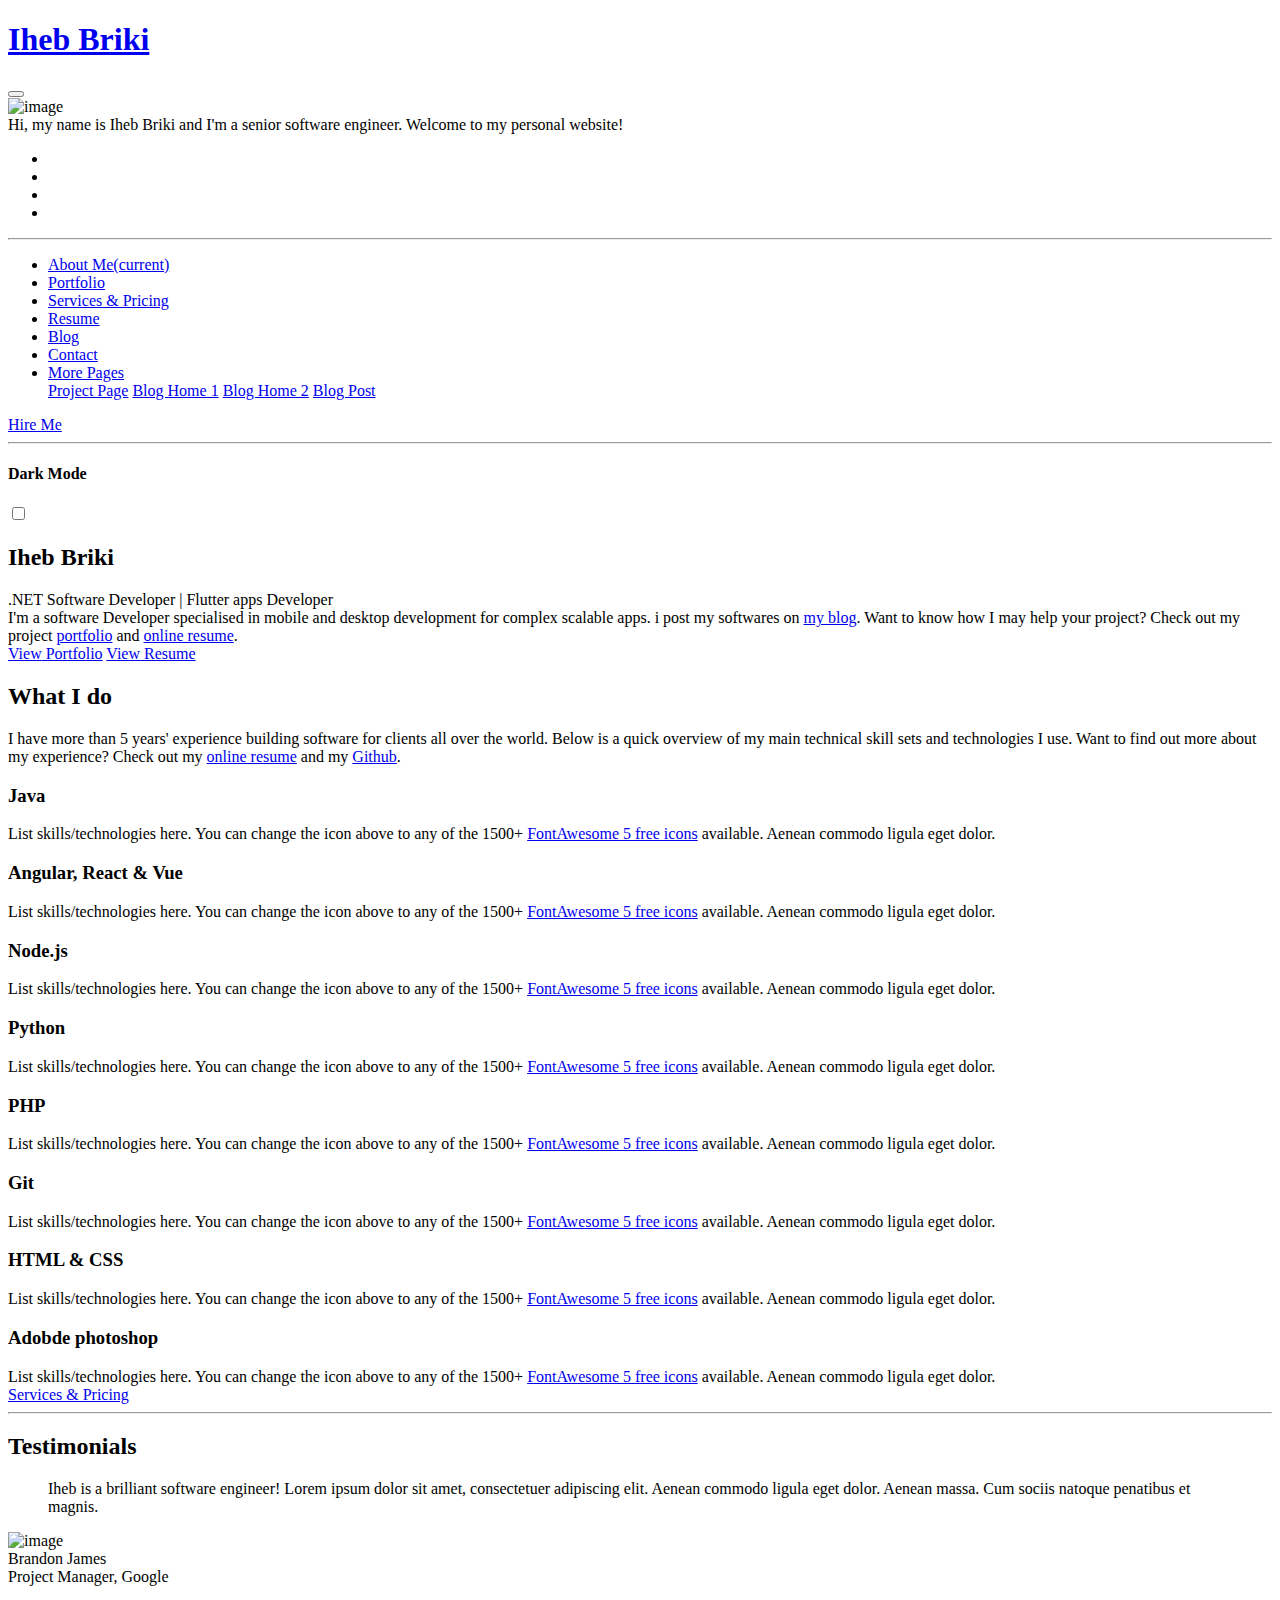
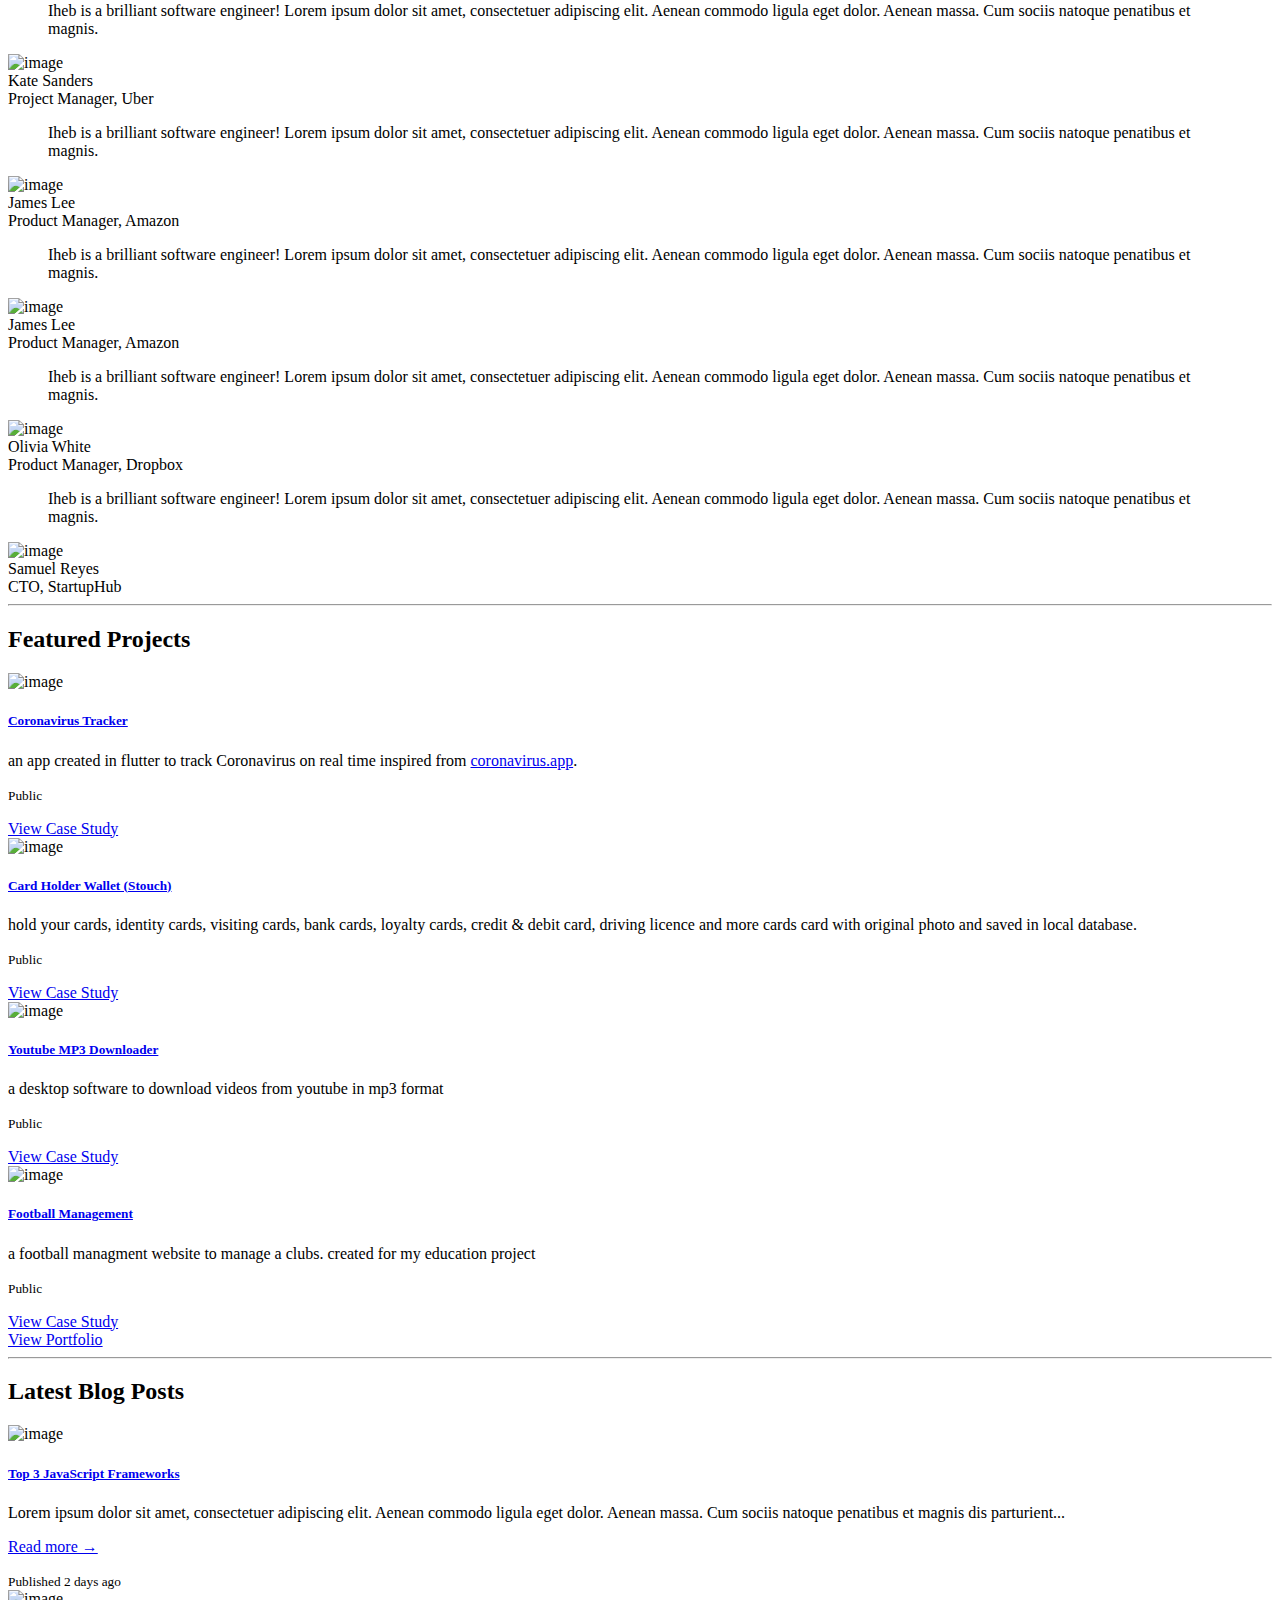
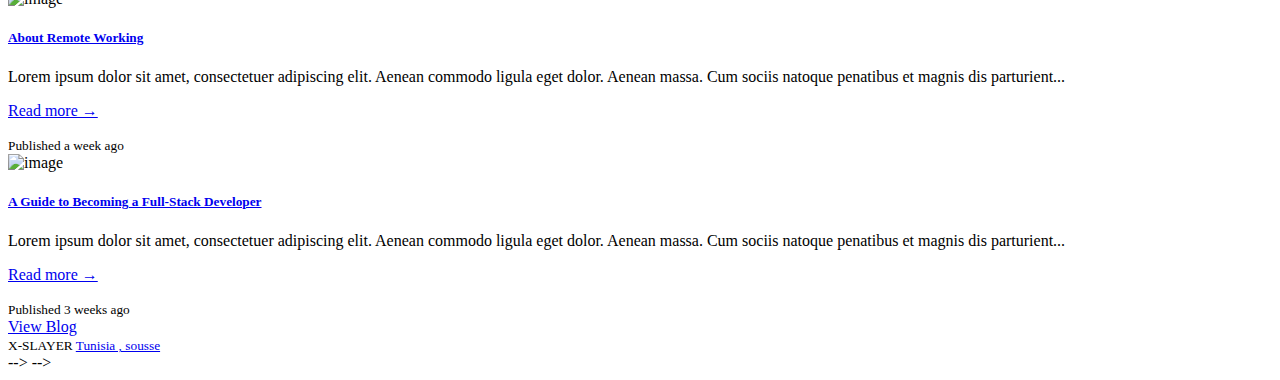
==== index.html @ c6022f3b "updated" ====
<!DOCTYPE html>
<html lang="en"> 
<head>
	<title>Iheb Briki</title>
	
	<!-- Meta -->
	<meta charset="utf-8">
	<meta http-equiv="X-UA-Compatible" content="IE=edge">
	<meta name="viewport" content="width=device-width, initial-scale=1.0">
	<meta name="description" content="DevCard Bootstrap 4 Template">
	<meta name="author" content="Xiaoying Riley at 3rd Wave Media">    
	<link rel="shortcut icon" href="favicon.ico"> 
	
	<!-- Google Fonts -->
	<link href="https://fonts.googleapis.com/css?family=Roboto:300,400,500,700" rel="stylesheet">
	
	<!-- FontAwesome JS -->
    <script defer src="assets/fontawesome/js/all.js"></script>
	
	<!-- Owl Stylesheets -->
	<link rel="stylesheet" href="assets/plugins/owlcarousel/assets/owl.carousel.min.css">
	<link rel="stylesheet" href="assets/plugins/owlcarousel/assets/owl.theme.default.min.css">
	
	<!-- Theme CSS -->  
	<link id="theme-style" rel="stylesheet" href="assets/css/theme-1.css">
	
	<!-- Global site tag (gtag.js) - Google Analytics -->
	<script async src="https://www.googletagmanager.com/gtag/js?id=UA-24707561-56"></script>
	<script>
	  window.dataLayer = window.dataLayer || [];
	  function gtag(){dataLayer.push(arguments);}
	  gtag('js', new Date());
	
	  gtag('config', 'UA-24707561-56');
	</script>
	
	<!-- Facebook Pixel Code -->
	<script>
	  !function(f,b,e,v,n,t,s)
	  {if(f.fbq)return;n=f.fbq=function(){n.callMethod?
	  n.callMethod.apply(n,arguments):n.queue.push(arguments)};
	  if(!f._fbq)f._fbq=n;n.push=n;n.loaded=!0;n.version='2.0';
	  n.queue=[];t=b.createElement(e);t.async=!0;
	  t.src=v;s=b.getElementsByTagName(e)[0];
	  s.parentNode.insertBefore(t,s)}(window, document,'script',
	  'https://connect.facebook.net/en_US/fbevents.js');
	  fbq('init', '1506230579705064');
	  fbq('track', 'PageView');
	</script>
	<noscript><img height="1" width="1" style="display:none"
	  src="https://www.facebook.com/tr?id=1506230579705064&ev=PageView&noscript=1"
	/></noscript>
	<!-- End Facebook Pixel Code -->

</head> 

<body>
	
	<header class="header text-center">	    
		<div class="force-overflow">
			<h1 class="blog-name pt-lg-4 mb-0"><a href="index.html">Iheb Briki</a></h1>
			
			<nav class="navbar navbar-expand-lg navbar-dark" >
				
				<button class="navbar-toggler" type="button" data-toggle="collapse" data-target="#navigation" aria-controls="navigation" aria-expanded="false" aria-label="Toggle navigation">
					<span class="navbar-toggler-icon"></span>
				</button>
				
				<div id="navigation" class="collapse navbar-collapse flex-column" >
					<div class="profile-section pt-3 pt-lg-0">
						<img class="profile-image mb-3 rounded-circle mx-auto" src="https://avatars0.githubusercontent.com/u/22800380?s=400&u=794e4fabc0df4511ecd40802d9c222e1d3a77d99&v=4" alt="image" >			
						
						<div class="bio mb-3">Hi, my name is Iheb Briki and I'm a senior software engineer. Welcome to my personal website!</div><!--//bio-->
						<ul class="social-list list-inline py-2 mx-auto">
							<li class="list-inline-item"><a href="https://www.linkedin.com/in/x-slayer/"><i class="fab fa-linkedin-in fa-fw"></i></a></li>
							<li class="list-inline-item"><a href="https://github.com/X-SLAYER"><i class="fab fa-github-alt fa-fw"></i></a></li>
							<li class="list-inline-item"><a href="https://www.instagram.com/iiheb_/"><i class="fab fa-instagram"></i></a></li>
							<li class="list-inline-item"><a href="https://www.youtube.com/channel/UCNhHoOMBv2pgAKduePC0_Fg?view_as=subscriber"><i class="fab fa-youtube"></i></a></li>
						</ul><!--//social-list-->
						<hr> 
					</div><!--//profile-section-->
					
					<ul class="navbar-nav flex-column text-left">
						<li class="nav-item active">
							<a class="nav-link" href="index.html"><i class="fas fa-user fa-fw mr-2"></i>About Me<span class="sr-only">(current)</span></a>
						</li>
						<li class="nav-item">
							<a class="nav-link" href="#"><i class="fas fa-laptop-code fa-fw mr-2"></i>Portfolio</a>
						</li>
						<li class="nav-item">
							<a class="nav-link" href="#"><i class="fas fa-briefcase fa-fw mr-2"></i>Services &amp; Pricing</a>
						</li>
						<li class="nav-item">
							<a class="nav-link" href="#"><i class="fas fa-file-alt fa-fw mr-2"></i>Resume</a>
						</li>
						<li class="nav-item">
							<a class="nav-link" href="#"><i class="fas fa-blog fa-fw mr-2"></i>Blog</a>
						</li>
						<li class="nav-item">
							<a class="nav-link" href="#"><i class="fas fa-envelope-open-text fa-fw mr-2"></i>Contact</a>
						</li>
						<li class="nav-item dropdown">
							<a class="nav-link dropdown-toggle" href="#" id="navbarDropdown" role="button" data-toggle="dropdown" aria-haspopup="true" aria-expanded="false">
								<i class="fas fa-cogs fa-fw mr-2"></i>More Pages
							</a>
							<div class="dropdown-menu" aria-labelledby="navbarDropdown">
								<a class="dropdown-item" href="project.html">Project Page</a>
								<a class="dropdown-item" href="blog-home.html">Blog Home 1</a>
								<a class="dropdown-item" href="blog-home-alt.html">Blog Home 2</a>
								<a class="dropdown-item" href="blog-post.html">Blog Post</a>
							</div>
						</li>
					</ul>
					
					<div class="my-2">
						<a class="btn btn-primary" href="mailto:slayertn1999@gmail.com" target="_blank"><i class="fas fa-paper-plane mr-2"></i>Hire Me</a>
					</div>
					
	
					<div class="dark-mode-toggle text-center w-100">
						<hr class="mb-4">
					    <h4 class="toggle-name mb-3 "><i class="fas fa-adjust mr-1"></i>Dark Mode</h4>
					    
					    <input class="toggle" id="darkmode" type="checkbox">
					    <label class="toggle-btn mx-auto mb-0" for="darkmode"></label>
					    
					</div><!--//dark-mode-toggle-->
					
				</div>
			</nav>
		</div><!--//force-overflow-->
	</header>
	
	<div class="main-wrapper">
		
		<section class="about-me-section p-3 p-lg-5 theme-bg-light">
			<div class="container">
				<div class="profile-teaser media flex-column flex-lg-row">
					
					<div class="media-body">
						<h2 class="name font-weight-bold mb-1">Iheb Briki</h2>
						<div class="tagline mb-3">.NET Software Developer | Flutter apps Developer</div>
						<div class="bio mb-4">I'm a software Developer specialised in mobile and desktop development for complex scalable apps. i post my softwares on <a class="link-on-bg" href="https://xslayer404.blogspot.com/">my blog</a>. Want to know how I may help your project? Check out my project <a class="link-on-bg" href="projects.html">portfolio</a> and <a class="link-on-bg" href="resume.html">online resume</a>.
						</div><!--//bio-->
						<div class="mb-4">
							<a class="btn btn-primary mr-2 mb-3" href="portfolio.html"><i class="fas fa-arrow-alt-circle-right mr-2"></i><span class="d-none d-md-inline">View</span> Portfolio</a>
							<a class="btn btn-secondary mb-3" href="resume.html"><i class="fas fa-file-alt mr-2"></i><span class="d-none d-md-inline">View</span> Resume</a>
						</div>
					</div><!--//media-body-->
				</div>
			</div>
		</section><!--//about-me-section-->
		
		<section class="overview-section p-3 p-lg-5">
			<div class="container">
				<h2 class="section-title font-weight-bold mb-3">What I do</h2>
				<div class="section-intro mb-5">I have more than 5 years' experience building software for clients all over the world. Below is a quick overview of my main technical skill sets and technologies I use. Want to find out more about my experience? Check out my <a href="resume.html">online resume</a> and my <a href="https://github.com/X-SLAYER">Github</a>.</div>
				<div class="row">
					<div class="item col-6 col-lg-3">
						<div class="item-inner">
							<div class="item-icon"><i class="fab fa-java"></i></div>
							<h3 class="item-title">Java</h3>
							<div class="item-desc">List skills/technologies here. You can change the icon above to any of the 1500+ <a class="theme-link" href="https://fontawesome.com/" target="_blank">FontAwesome 5 free icons</a> available. Aenean commodo ligula eget dolor.</div>
						</div><!--//item-inner-->
					</div><!--//item-->
					<div class="item col-6 col-lg-3">
						<div class="item-inner">
							<div class="item-icon"><i class="fab fa-angular mr-2"></i><i class="fab fa-react mr-2"></i><i class="fab fa-vuejs"></i></div>
							<h3 class="item-title">Angular, React &amp;  Vue</h3>
							<div class="item-desc">List skills/technologies here. You can change the icon above to any of the 1500+ <a class="theme-link" href="https://fontawesome.com/" target="_blank">FontAwesome 5 free icons</a> available. Aenean commodo ligula eget dolor.  </div>
						</div><!--//item-inner-->
					</div><!--//item-->
					
					<div class="item col-6 col-lg-3">
						<div class="item-inner">
							<div class="item-icon"><i class="fab fa-node-js"></i></div>
							<h3 class="item-title">Node.js</h3>
							<div class="item-desc">List skills/technologies here. You can change the icon above to any of the 1500+ <a class="theme-link" href="https://fontawesome.com/" target="_blank">FontAwesome 5 free icons</a> available. Aenean commodo ligula eget dolor.  </div>
						</div><!--//item-inner-->
					</div><!--//item-->
					
					<div class="item col-6 col-lg-3">
						<div class="item-inner">
							<div class="item-icon"><i class="fab fa-python"></i></div>
							<h3 class="item-title">Python</h3>
							<div class="item-desc">List skills/technologies here. You can change the icon above to any of the 1500+ <a class="theme-link" href="https://fontawesome.com/" target="_blank">FontAwesome 5 free icons</a> available. Aenean commodo ligula eget dolor.  </div>
						</div><!--//item-inner-->
					</div><!--//item-->
					<div class="item col-6 col-lg-3">
						<div class="item-inner">
							<div class="item-icon"><i class="fab fa-php"></i></div>
							<h3 class="item-title">PHP</h3>
							<div class="item-desc">List skills/technologies here. You can change the icon above to any of the 1500+ <a class="theme-link" href="https://fontawesome.com/" target="_blank">FontAwesome 5 free icons</a> available. Aenean commodo ligula eget dolor.  </div>
						</div><!--//item-inner-->
					</div><!--//item-->
					<div class="item col-6 col-lg-3">
						<div class="item-inner">
							<div class="item-icon"><i class="fab fa-git"></i></div>
							<h3 class="item-title">Git</h3>
							<div class="item-desc">List skills/technologies here. You can change the icon above to any of the 1500+ <a class="theme-link" href="https://fontawesome.com/" target="_blank">FontAwesome 5 free icons</a> available. Aenean commodo ligula eget dolor.  </div>
						</div><!--//item-inner-->
					</div><!--//item-->
					<div class="item col-6 col-lg-3">
						<div class="item-inner">
							<div class="item-icon"><i class="fab fa-html5 mr-2"></i><i class="fab fa-css3-alt"></i></div>
							<h3 class="item-title">HTML &amp; CSS</h3>
							<div class="item-desc">List skills/technologies here. You can change the icon above to any of the 1500+ <a class="theme-link" href="https://fontawesome.com/" target="_blank">FontAwesome 5 free icons</a> available. Aenean commodo ligula eget dolor.  </div>
						</div><!--//item-inner-->
					</div><!--//item-->
					<div class="item col-6 col-lg-3">
						<div class="item-inner">
							<div class="item-icon"><i class="fab fa-adobe"></i></div>
							<h3 class="item-title">Adobde photoshop</h3>
							<div class="item-desc">List skills/technologies here. You can change the icon above to any of the 1500+ <a class="theme-link" href="https://fontawesome.com/" target="_blank">FontAwesome 5 free icons</a> available. Aenean commodo ligula eget dolor.  </div>
						</div><!--//item-inner-->
					</div><!--//item-->
				</div><!--//row-->
				<div class="text-center py-3"><a href="services.html" class="btn btn-primary"><i class="fas fa-arrow-alt-circle-right mr-2"></i>Services &amp; Pricing
					
				</a></div>
				
			</div><!--//container-->
		</section>
		
		<div class="container"><hr></div>
		
		<section class="testimonials-section p-3 p-lg-5">
			<div class="container">
				<h2 class="section-title font-weight-bold mb-5">Testimonials</h2>
				<div class="testimonial-carousel owl-carousel owl-theme">

					<div class="item">
						<div class="quote-holder">
							<blockquote class="quote-content">
								Iheb is a brilliant software engineer! Lorem ipsum dolor sit amet, consectetuer adipiscing elit. Aenean commodo ligula eget dolor. Aenean massa. Cum sociis natoque penatibus et magnis.
							</blockquote>
							<i class="fas fa-quote-left"></i>
						</div><!--//quote-holder-->
						<div class="source-holder">
							<div class="source-profile">
								<img src="assets/images/clients/profile-1.png" alt="image"/>
							</div>
							<div class="meta">
								<div class="name">Brandon James</div>
								<div class="info">Project Manager, Google</div>
							</div>
						</div>
					</div>
					
					<div class="item">
						<div class="quote-holder">
							<blockquote class="quote-content">
								Iheb is a brilliant software engineer! Lorem ipsum dolor sit amet, consectetuer adipiscing elit. Aenean commodo ligula eget dolor. Aenean massa. Cum sociis natoque penatibus et magnis.
							</blockquote>
							<i class="fas fa-quote-left"></i>
						</div><!--//quote-holder-->
						<div class="source-holder">
							<div class="source-profile">
								<img src="assets/images/clients/profile-2.png" alt="image"/>
							</div>
							<div class="meta">
								<div class="name">Kate Sanders</div>
								<div class="info">Project Manager, Uber</div>
							</div>
						</div>
					</div>
					
					<div class="item">
						<div class="quote-holder">
							<blockquote class="quote-content">
								Iheb is a brilliant software engineer! Lorem ipsum dolor sit amet, consectetuer adipiscing elit. Aenean commodo ligula eget dolor. Aenean massa. Cum sociis natoque penatibus et magnis.
							</blockquote>
							<i class="fas fa-quote-left"></i>
						</div><!--//quote-holder-->
						<div class="source-holder">
							<div class="source-profile">
								<img src="assets/images/clients/profile-3.png" alt="image"/>
							</div>
							<div class="meta">
								<div class="name">James Lee</div>
								<div class="info">Product Manager, Amazon</div>
							</div>
						</div>
					</div>
					
					<div class="item">
						<div class="quote-holder">
							<blockquote class="quote-content">
								Iheb is a brilliant software engineer! Lorem ipsum dolor sit amet, consectetuer adipiscing elit. Aenean commodo ligula eget dolor. Aenean massa. Cum sociis natoque penatibus et magnis.
							</blockquote>
							<i class="fas fa-quote-left"></i>
						</div><!--//quote-holder-->
						<div class="source-holder">
							<div class="source-profile">
								<img src="assets/images/clients/profile-4.png" alt="image"/>
							</div>
							<div class="meta">
								<div class="name">James Lee</div>
								<div class="info">Product Manager, Amazon</div>
							</div>
						</div>
					</div>
					
					<div class="item">
						<div class="quote-holder">
							<blockquote class="quote-content">
								Iheb is a brilliant software engineer! Lorem ipsum dolor sit amet, consectetuer adipiscing elit. Aenean commodo ligula eget dolor. Aenean massa. Cum sociis natoque penatibus et magnis.
							</blockquote>
							<i class="fas fa-quote-left"></i>
						</div><!--//quote-holder-->
						<div class="source-holder">
							<div class="source-profile">
								<img src="assets/images/clients/profile-5.png" alt="image"/>
							</div>
							<div class="meta">
								<div class="name">Olivia White</div>
								<div class="info">Product Manager, Dropbox</div>
							</div>
						</div>
					</div>
					
					<div class="item">
						<div class="quote-holder">
							<blockquote class="quote-content">
								Iheb is a brilliant software engineer! Lorem ipsum dolor sit amet, consectetuer adipiscing elit. Aenean commodo ligula eget dolor. Aenean massa. Cum sociis natoque penatibus et magnis.
							</blockquote>
							<i class="fas fa-quote-left"></i>
						</div><!--//quote-holder-->
						<div class="source-holder">
							<div class="source-profile">
								<img src="assets/images/clients/profile-6.png" alt="image"/>
							</div>
							<div class="meta">
								<div class="name">Samuel Reyes</div>
								<div class="info">CTO, StartupHub</div>
							</div>
						</div>
					</div>
					
				</div><!--//testimonial-carousel-->	
			</div><!--//container-->
		</section><!--//testimonials-section-->
		
		<div class="container"><hr></div>
		
		<section class="featured-section p-3 p-lg-5">
			<div class="container">
				<h2 class="section-title font-weight-bold mb-5">Featured Projects</h2>
				<div class="row">
					<div class="col-md-6 mb-5">
						<div class="card project-card">
							<div class="row no-gutters">
								<div class="col-lg-4 card-img-holder">
									<img src="https://camo.githubusercontent.com/6d6920df42f59f6ae54776c2ba77ce66ba038f5e/68747470733a2f2f692e696d6775722e636f6d2f6435464d6d534e2e706e67" class="card-img" alt="image">
								</div>
								<div class="col-lg-8">
									<div class="card-body">
										<h5 class="card-title"><a href="project.html" class="theme-link">Coronavirus Tracker</a></h5>
										<p class="card-text">an app created in flutter to track Coronavirus on real time inspired from <a class="theme-link" href="https://coronavirus.app/" target="_blank">coronavirus.app</a>.</p>
										<p class="card-text"><small class="text-muted">Public</small></p>
									</div>
								</div>
							</div>
							<div class="link-mask">
								<a class="link-mask-link" href="project.html"></a>
								<div class="link-mask-text">
									<a class="btn btn-secondary" href="https://github.com/X-SLAYER/coronavirus-tracker">
										<i class="fas fa-eye mr-2"></i>View Case Study
									</a>
								</div>
							</div><!--//link-mask-->
						</div><!--//card-->
					</div><!--//col-->
					<div class="col-md-6 mb-5">	
						<div class="card project-card">
							<div class="row no-gutters">
								<div class="col-lg-4 card-img-holder">
									<img src="https://camo.githubusercontent.com/326239cb013f95f440652b79c98d6d9ba3ffbe10/68747470733a2f2f692e696d6775722e636f6d2f4847374c6642542e706e67" class="card-img" alt="image">
								</div>
								<div class="col-lg-8">
									<div class="card-body">
										<h5 class="card-title"><a href="project.html" class="theme-link">Card Holder Wallet (Stouch)</a></h5>
										<p class="card-text">hold your cards, identity cards, visiting cards, bank cards, loyalty cards, credit & debit card, driving licence and more cards card with original photo and saved in local database. </p>
										<p class="card-text"><small class="text-muted">Public</small></p>
									</div>
								</div>
							</div>
							<div class="link-mask">
								<a class="link-mask-link" href="project.html"></a>
								<div class="link-mask-text">
									<a class="btn btn-secondary" href="https://github.com/X-SLAYER/Card-Holder-Wallet-Stouche-">
										<i class="fas fa-eye mr-2"></i>View Case Study
									</a>
								</div>
							</div><!--//link-mask-->
						</div><!--//card-->
					</div><!--//col-->
					<div class="col-md-6 mb-5">
						<div class="card project-card">
							<div class="row no-gutters">
								<div class="col-lg-4 card-img-holder">
									<img src="https://camo.githubusercontent.com/58e219cf17f160a2b96eb402662eeffddb5ac6ce/68747470733a2f2f692e696d6775722e636f6d2f47674159354a412e706e67" class="card-img" alt="image">
								</div>
								<div class="col-lg-8">
									<div class="card-body">
										<h5 class="card-title"><a href="project.html" class="theme-link">Youtube MP3 Downloader</a></h5>
										<p class="card-text">a desktop software to download videos from youtube in mp3 format</p>
										<p class="card-text"><small class="text-muted">Public</small></p>
									</div>
								</div>
							</div>
							<div class="link-mask">
								<a class="link-mask-link" href="project.html"></a>
								<div class="link-mask-text">
									<a class="btn btn-secondary" href="https://github.com/X-SLAYER/Youtube-MP3-Downloader">
										<i class="fas fa-eye mr-2"></i>View Case Study
									</a>
								</div>
							</div><!--//link-mask-->
						</div><!--//card-->
					</div><!--//col-->
					<div class="col-md-6 mb-5">
						<div class="card project-card">
							<div class="row no-gutters">
								<div class="col-lg-4 card-img-holder">
									<img src="https://camo.githubusercontent.com/31e9472f7833bf73370ef9013bdf15ae426e4b89/68747470733a2f2f692e696d6775722e636f6d2f6b5830794672582e6a7067" class="card-img" alt="image">
								</div>
								<div class="col-lg-8">
									<div class="card-body">
										<h5 class="card-title"><a href="project.html" class="theme-link">Football Management</a></h5>
										<p class="card-text">a football managment website to manage a clubs. created for my education project</p>
										<p class="card-text"><small class="text-muted">Public</small></p>
									</div>
								</div>
							</div>
							<div class="link-mask">
								<a class="link-mask-link" href="project.html"></a>
								<div class="link-mask-text">
									<a class="btn btn-secondary" href="https://github.com/X-SLAYER/Football-Management">
										<i class="fas fa-eye mr-2"></i>View Case Study
									</a>
								</div>
							</div><!--//link-mask-->
						</div><!--//card-->
					</div><!--//col-->
				</div><!--//row-->
				<div class="text-center py-3"><a href="portfolio.html" class="btn btn-primary"><i class="fas fa-arrow-alt-circle-right mr-2"></i>View Portfolio</a></div>
				
			</div><!--//container-->
		</section><!--//featured-section-->
		
		<div class="container"><hr></div>
		
		<section class="latest-blog-section p-3 p-lg-5">
			<div class="container">
				<h2 class="section-title font-weight-bold mb-5">Latest Blog Posts</h2>
				<div class="row">
					<div class="col-md-4 mb-5">
						<div class="card blog-post-card">
							<img class="card-img-top" src="assets/images/blog/blog-post-thumb-card-1.jpg" alt="image">
							<div class="card-body">
								<h5 class="card-title"><a class="theme-link" href="blog-post.html">Top 3 JavaScript Frameworks</a></h5>
								<p class="card-text">Lorem ipsum dolor sit amet, consectetuer adipiscing elit. Aenean commodo ligula eget dolor. Aenean massa. Cum sociis natoque penatibus et magnis dis parturient...</p>
								<p class="mb-0"><a class="more-link" href="blog-post.html">Read more &rarr;</a></p>
								
							</div>
							<div class="card-footer">
								<small class="text-muted">Published 2 days ago</small>
							</div>
						</div><!--//card-->
					</div><!--//col-->
					<div class="col-md-4 mb-5">
						<div class="card blog-post-card">
							<img class="card-img-top" src="assets/images/blog/blog-post-thumb-card-2.jpg" alt="image">
							<div class="card-body">
								<h5 class="card-title"><a class="theme-link" href="blog-post.html">About Remote Working</a></h5>
								<p class="card-text">Lorem ipsum dolor sit amet, consectetuer adipiscing elit. Aenean commodo ligula eget dolor. Aenean massa. Cum sociis natoque penatibus et magnis dis parturient...</p>
								<p class="mb-0"><a class="more-link" href="blog-post.html">Read more &rarr;</a></p>
							</div>
							<div class="card-footer">
								<small class="text-muted">Published a week ago</small>
								
							</div>
						</div><!--//card-->
					</div><!--//col-->
					<div class="col-md-4 mb-5">
						<div class="card blog-post-card">
							<img class="card-img-top" src="assets/images/blog/blog-post-thumb-card-3.jpg" alt="image">
							<div class="card-body">
								<h5 class="card-title"><a class="theme-link" href="blog-post.html">A Guide to Becoming a Full-Stack Developer</a></h5>
								<p class="card-text">Lorem ipsum dolor sit amet, consectetuer adipiscing elit. Aenean commodo ligula eget dolor. Aenean massa. Cum sociis natoque penatibus et magnis dis parturient...</p>
								<p class="mb-0"><a class="more-link" href="blog-post.html">Read more &rarr;</a></p>
							</div>
							<div class="card-footer">
								<small class="text-muted">Published 3 weeks ago</small>
							</div>
						</div><!--//card-->
					</div><!--//col-->
				</div><!--//row-->
				<div class="text-center py-3"><a href="blog-home.html" class="btn btn-primary"><i class="fas fa-arrow-alt-circle-right mr-2"></i>View Blog</a></div>
			</div><!--//container-->
			
		</section><!--//latest-blog-section-->

		<footer class="footer text-center py-4">
			<small class="copyright">X-SLAYER <a href="#" target="_blank">Tunisia , sousse</a></small>
		</footer>
		
	</div><!--//main-wrapper-->

	<!-- *****CONFIGURE STYLE (REMOVE ON YOUR PRODUCTION SITE)****** -->  
	<!-- <div id="config-panel" class="config-panel d-none d-lg-block"> -->
		<!-- <div class="panel-inner"> -->
			<!-- <a id="config-trigger" class="config-trigger config-panel-hide text-center" href="#"><i class="fas fa-cog mx-auto" data-fa-transform="down-6" ></i></a> -->
			<!-- <h5 class="panel-title">Choose Colour</h5> -->
			<!-- <ul id="color-options" class="list-inline mb-0"> -->
				<!-- <li class="theme-1 active list-inline-item"><a data-style="assets/css/theme-1.css" href="#"></a></li> -->
				<!-- <li class="theme-2  list-inline-item"><a data-style="assets/css/theme-2.css" href="#"></a></li> -->
				<!-- <li class="theme-3  list-inline-item"><a data-style="assets/css/theme-3.css" href="#"></a></li> -->
				<!-- <li class="theme-4  list-inline-item"><a data-style="assets/css/theme-4.css" href="#"></a></li> -->
				<!-- <li class="theme-5  list-inline-item"><a data-style="assets/css/theme-5.css" href="#"></a></li> -->
				<!-- <li class="theme-6  list-inline-item"><a data-style="assets/css/theme-6.css" href="#"></a></li> -->
				<!-- <li class="theme-7  list-inline-item"><a data-style="assets/css/theme-7.css" href="#"></a></li> -->
				<!-- <li class="theme-8  list-inline-item"><a data-style="assets/css/theme-8.css" href="#"></a></li> -->
				<!-- <li class="theme-9  list-inline-item"><a data-style="assets/css/theme-9.css" href="#"></a></li> -->
				<!-- <li class="theme-10  list-inline-item"><a data-style="assets/css/theme-10.css" href="#"></a></li> -->
			<!-- </ul> -->
			<!-- <a id="config-close" class="close" href="#"><i class="fa fa-times-circle"></i></a> -->
		<!-- </div><!--//panel-inner--> -->
	<!-- </div><!--//configure-panel--> -->

	<!-- Javascript -->          
	<script src="assets/plugins/jquery-3.4.1.min.js"></script>
	<script src="assets/plugins/popper.min.js"></script> 
	<script src="assets/plugins/bootstrap/js/bootstrap.min.js"></script>
	<script src="assets/plugins/owlcarousel/owl.carousel.min.js"></script>
	<script src="assets/js/testimonials.js"></script>

	<!-- Style Switcher (REMOVE ON YOUR PRODUCTION SITE) -->
	<script src="assets/js/demo/style-switcher.js"></script>  
	
	<!-- Dark Mode -->
	<script src="assets/plugins/js-cookie.min.js"></script>
	<script src="assets/js/dark-mode.js"></script>   
	
</body>
</html>
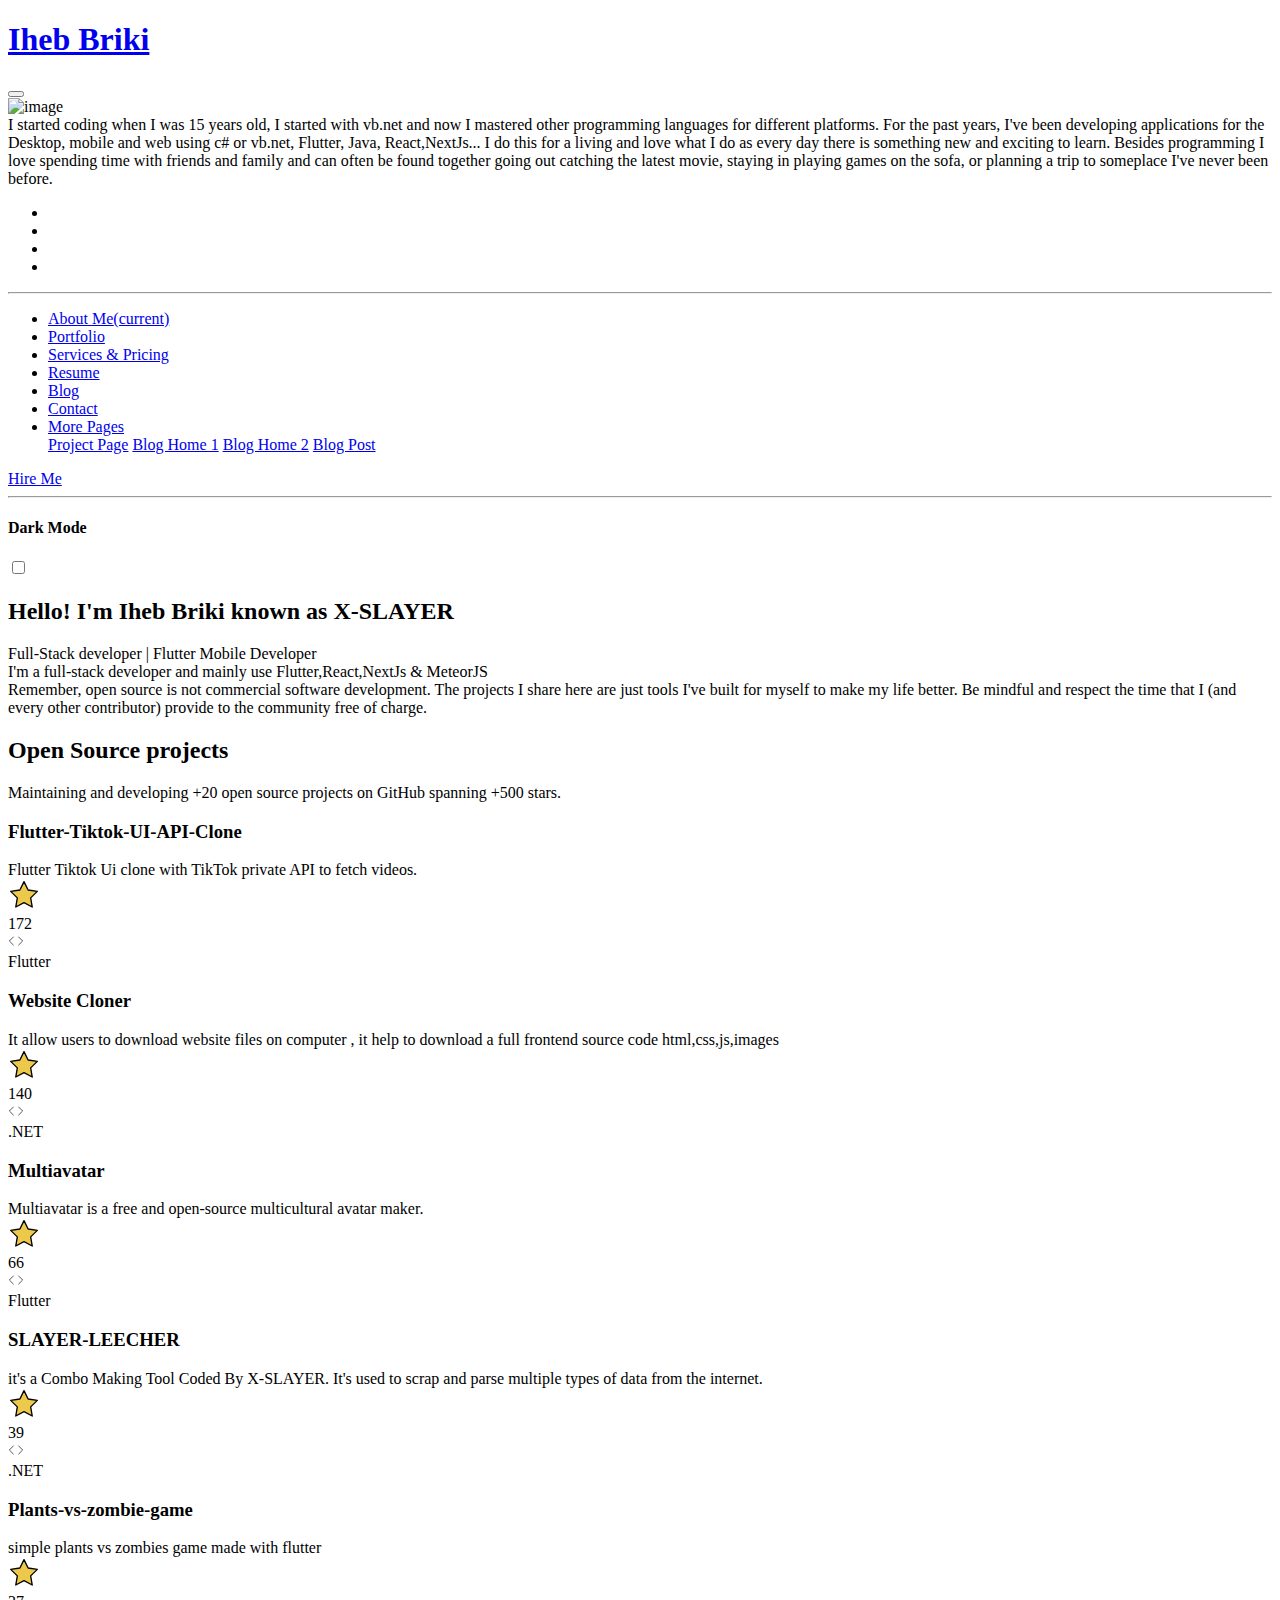
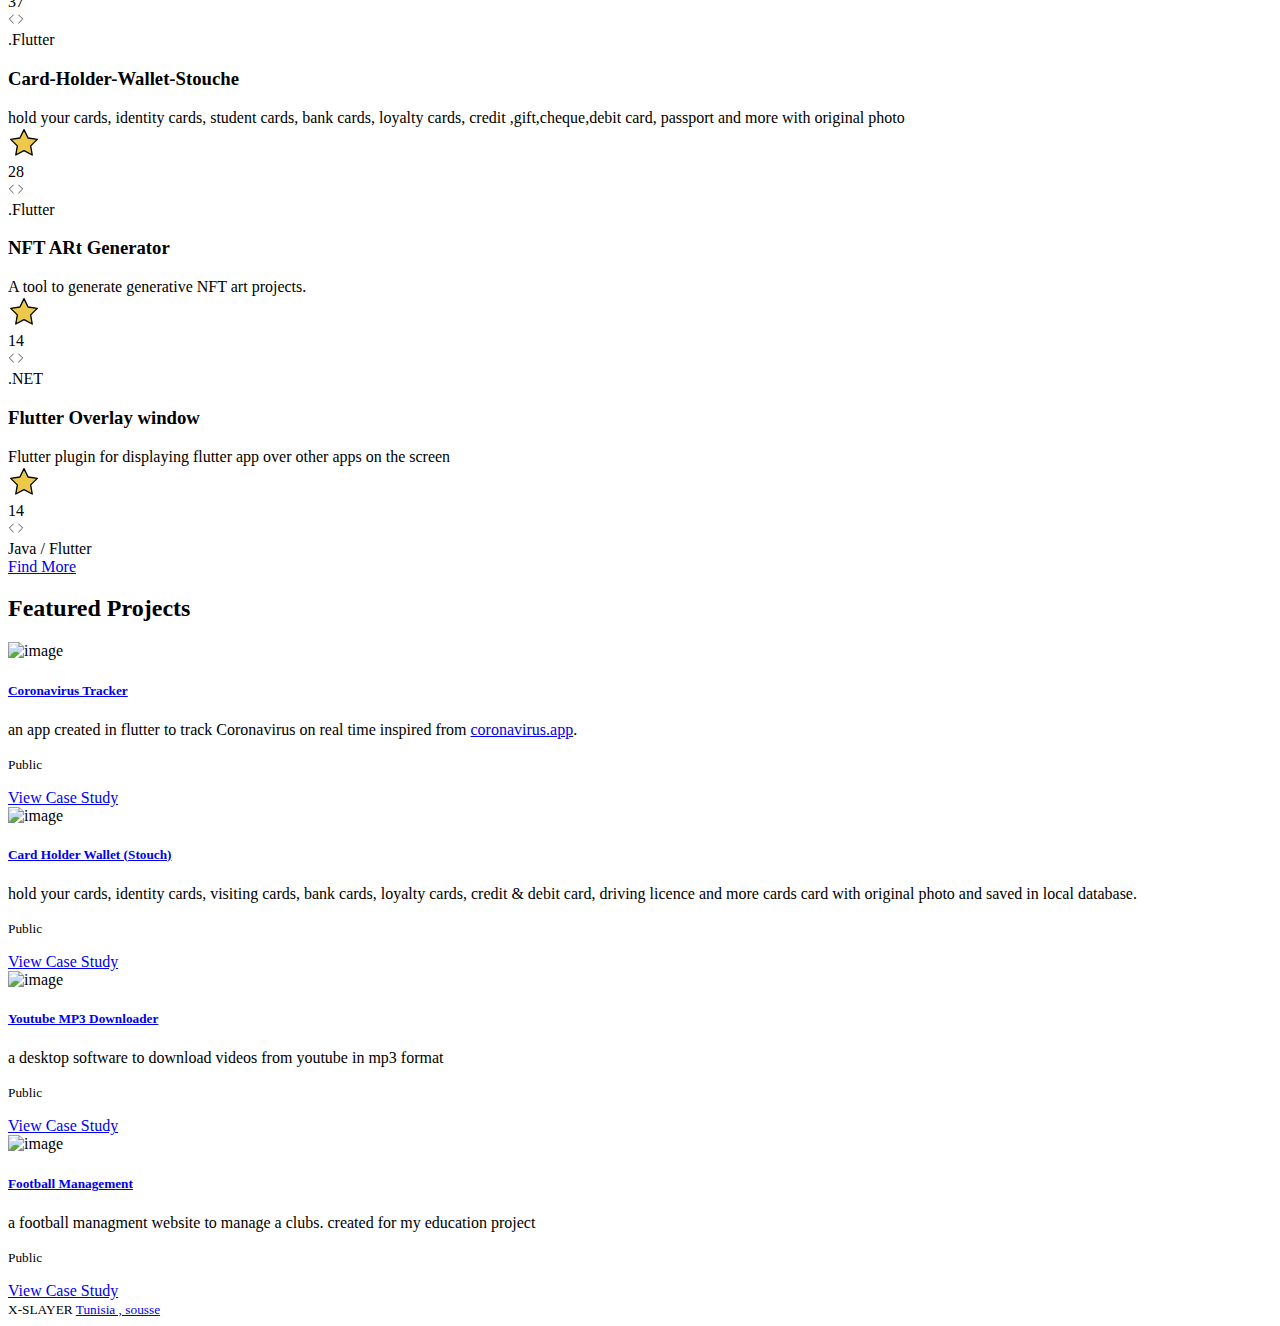
==== commit 3986ac78: "update index content" ====
--- a/index.html
+++ b/index.html
@@ -1,94 +1,121 @@
 <!DOCTYPE html>
-<html lang="en"> 
+<html lang="en">
+
 <head>
 	<title>Iheb Briki</title>
-	
+
 	<!-- Meta -->
 	<meta charset="utf-8">
 	<meta http-equiv="X-UA-Compatible" content="IE=edge">
 	<meta name="viewport" content="width=device-width, initial-scale=1.0">
 	<meta name="description" content="DevCard Bootstrap 4 Template">
-	<meta name="author" content="Xiaoying Riley at 3rd Wave Media">    
-	<link rel="shortcut icon" href="favicon.ico"> 
-	
+	<meta name="author" content="Xiaoying Riley at 3rd Wave Media">
+	<link rel="shortcut icon" href="favicon.ico">
+
 	<!-- Google Fonts -->
 	<link href="https://fonts.googleapis.com/css?family=Roboto:300,400,500,700" rel="stylesheet">
-	
+
 	<!-- FontAwesome JS -->
-    <script defer src="assets/fontawesome/js/all.js"></script>
-	
+	<link rel="stylesheet" href="https://cdnjs.cloudflare.com/ajax/libs/font-awesome/6.1.1/css/all.min.css"
+		integrity="sha512-KfkfwYDsLkIlwQp6LFnl8zNdLGxu9YAA1QvwINks4PhcElQSvqcyVLLD9aMhXd13uQjoXtEKNosOWaZqXgel0g=="
+		crossorigin="anonymous" referrerpolicy="no-referrer" />
+
 	<!-- Owl Stylesheets -->
 	<link rel="stylesheet" href="assets/plugins/owlcarousel/assets/owl.carousel.min.css">
 	<link rel="stylesheet" href="assets/plugins/owlcarousel/assets/owl.theme.default.min.css">
-	
-	<!-- Theme CSS -->  
+
+	<!-- Theme CSS -->
 	<link id="theme-style" rel="stylesheet" href="assets/css/theme-1.css">
-	
+
 	<!-- Global site tag (gtag.js) - Google Analytics -->
 	<script async src="https://www.googletagmanager.com/gtag/js?id=UA-24707561-56"></script>
 	<script>
-	  window.dataLayer = window.dataLayer || [];
-	  function gtag(){dataLayer.push(arguments);}
-	  gtag('js', new Date());
-	
-	  gtag('config', 'UA-24707561-56');
+		window.dataLayer = window.dataLayer || [];
+		function gtag() { dataLayer.push(arguments); }
+		gtag('js', new Date());
+
+		gtag('config', 'UA-24707561-56');
 	</script>
-	
+
 	<!-- Facebook Pixel Code -->
 	<script>
-	  !function(f,b,e,v,n,t,s)
-	  {if(f.fbq)return;n=f.fbq=function(){n.callMethod?
-	  n.callMethod.apply(n,arguments):n.queue.push(arguments)};
-	  if(!f._fbq)f._fbq=n;n.push=n;n.loaded=!0;n.version='2.0';
-	  n.queue=[];t=b.createElement(e);t.async=!0;
-	  t.src=v;s=b.getElementsByTagName(e)[0];
-	  s.parentNode.insertBefore(t,s)}(window, document,'script',
-	  'https://connect.facebook.net/en_US/fbevents.js');
-	  fbq('init', '1506230579705064');
-	  fbq('track', 'PageView');
+		!function (f, b, e, v, n, t, s) {
+			if (f.fbq) return; n = f.fbq = function () {
+				n.callMethod ?
+					n.callMethod.apply(n, arguments) : n.queue.push(arguments)
+			};
+			if (!f._fbq) f._fbq = n; n.push = n; n.loaded = !0; n.version = '2.0';
+			n.queue = []; t = b.createElement(e); t.async = !0;
+			t.src = v; s = b.getElementsByTagName(e)[0];
+			s.parentNode.insertBefore(t, s)
+		}(window, document, 'script',
+			'https://connect.facebook.net/en_US/fbevents.js');
+		fbq('init', '1506230579705064');
+		fbq('track', 'PageView');
 	</script>
 	<noscript><img height="1" width="1" style="display:none"
-	  src="https://www.facebook.com/tr?id=1506230579705064&ev=PageView&noscript=1"
-	/></noscript>
+			src="https://www.facebook.com/tr?id=1506230579705064&ev=PageView&noscript=1" /></noscript>
 	<!-- End Facebook Pixel Code -->
 
-</head> 
+</head>
 
 <body>
-	
-	<header class="header text-center">	    
+
+	<header class="header text-center">
 		<div class="force-overflow">
 			<h1 class="blog-name pt-lg-4 mb-0"><a href="index.html">Iheb Briki</a></h1>
-			
-			<nav class="navbar navbar-expand-lg navbar-dark" >
-				
-				<button class="navbar-toggler" type="button" data-toggle="collapse" data-target="#navigation" aria-controls="navigation" aria-expanded="false" aria-label="Toggle navigation">
+
+			<nav class="navbar navbar-expand-lg navbar-dark">
+
+				<button class="navbar-toggler" type="button" data-toggle="collapse" data-target="#navigation"
+					aria-controls="navigation" aria-expanded="false" aria-label="Toggle navigation">
 					<span class="navbar-toggler-icon"></span>
 				</button>
-				
-				<div id="navigation" class="collapse navbar-collapse flex-column" >
+
+				<div id="navigation" class="collapse navbar-collapse flex-column">
 					<div class="profile-section pt-3 pt-lg-0">
-						<img class="profile-image mb-3 rounded-circle mx-auto" src="https://avatars0.githubusercontent.com/u/22800380?s=400&u=794e4fabc0df4511ecd40802d9c222e1d3a77d99&v=4" alt="image" >			
-						
-						<div class="bio mb-3">Hi, my name is Iheb Briki and I'm a senior software engineer. Welcome to my personal website!</div><!--//bio-->
+						<img class="profile-image mb-3 rounded-circle mx-auto"
+							src="https://avatars0.githubusercontent.com/u/22800380?s=400&u=794e4fabc0df4511ecd40802d9c222e1d3a77d99&v=4"
+							alt="image">
+
+						<div class="bio mb-3">I started coding when I was 15 years old, I started with vb.net and
+							now I mastered other programming languages for different platforms.
+							For the past years, I've been developing applications for the Desktop, mobile and web
+							using c# or vb.net, Flutter, Java, React,NextJs...
+							I do this for a living and love what I do as every day there is something new and exciting
+							to learn. Besides
+							programming I love spending time with friends and family and can
+							often be found together going out catching the latest movie, staying
+							in playing games on the sofa, or planning a trip to someplace I've
+							never been before.</div>
+						<!--//bio-->
 						<ul class="social-list list-inline py-2 mx-auto">
-							<li class="list-inline-item"><a href="https://www.linkedin.com/in/x-slayer/"><i class="fab fa-linkedin-in fa-fw"></i></a></li>
-							<li class="list-inline-item"><a href="https://github.com/X-SLAYER"><i class="fab fa-github-alt fa-fw"></i></a></li>
-							<li class="list-inline-item"><a href="https://www.instagram.com/iiheb_/"><i class="fab fa-instagram"></i></a></li>
-							<li class="list-inline-item"><a href="https://www.youtube.com/channel/UCNhHoOMBv2pgAKduePC0_Fg?view_as=subscriber"><i class="fab fa-youtube"></i></a></li>
-						</ul><!--//social-list-->
-						<hr> 
-					</div><!--//profile-section-->
-					
+							<li class="list-inline-item"><a href="https://www.linkedin.com/in/x-slayer/"><i
+										class="fab fa-linkedin-in fa-fw"></i></a></li>
+							<li class="list-inline-item"><a href="https://github.com/X-SLAYER"><i
+										class="fab fa-github-alt fa-fw"></i></a></li>
+							<li class="list-inline-item"><a href="https://www.instagram.com/iiheb_/"><i
+										class="fab fa-instagram"></i></a></li>
+							<li class="list-inline-item"><a
+									href="https://www.youtube.com/channel/UCNhHoOMBv2pgAKduePC0_Fg?view_as=subscriber"><i
+										class="fab fa-youtube"></i></a></li>
+						</ul>
+						<!--//social-list-->
+						<hr>
+					</div>
+					<!--//profile-section-->
+
 					<ul class="navbar-nav flex-column text-left">
 						<li class="nav-item active">
-							<a class="nav-link" href="index.html"><i class="fas fa-user fa-fw mr-2"></i>About Me<span class="sr-only">(current)</span></a>
+							<a class="nav-link" href="index.html"><i class="fas fa-user fa-fw mr-2"></i>About Me<span
+									class="sr-only">(current)</span></a>
 						</li>
 						<li class="nav-item">
 							<a class="nav-link" href="#"><i class="fas fa-laptop-code fa-fw mr-2"></i>Portfolio</a>
 						</li>
 						<li class="nav-item">
-							<a class="nav-link" href="#"><i class="fas fa-briefcase fa-fw mr-2"></i>Services &amp; Pricing</a>
+							<a class="nav-link" href="#"><i class="fas fa-briefcase fa-fw mr-2"></i>Services &amp;
+								Pricing</a>
 						</li>
 						<li class="nav-item">
 							<a class="nav-link" href="#"><i class="fas fa-file-alt fa-fw mr-2"></i>Resume</a>
@@ -100,7 +127,8 @@
 							<a class="nav-link" href="#"><i class="fas fa-envelope-open-text fa-fw mr-2"></i>Contact</a>
 						</li>
 						<li class="nav-item dropdown">
-							<a class="nav-link dropdown-toggle" href="#" id="navbarDropdown" role="button" data-toggle="dropdown" aria-haspopup="true" aria-expanded="false">
+							<a class="nav-link dropdown-toggle" href="#" id="navbarDropdown" role="button"
+								data-toggle="dropdown" aria-haspopup="true" aria-expanded="false">
 								<i class="fas fa-cogs fa-fw mr-2"></i>More Pages
 							</a>
 							<div class="dropdown-menu" aria-labelledby="navbarDropdown">
@@ -111,238 +139,295 @@
 							</div>
 						</li>
 					</ul>
-					
+
 					<div class="my-2">
-						<a class="btn btn-primary" href="mailto:slayertn1999@gmail.com" target="_blank"><i class="fas fa-paper-plane mr-2"></i>Hire Me</a>
-					</div>
-					
-	
+						<a class="btn btn-primary" href="mailto:slayertn1999@gmail.com" target="_blank"><i
+								class="fas fa-paper-plane mr-2"></i>Hire Me</a>
+					</div>
+
+
 					<div class="dark-mode-toggle text-center w-100">
 						<hr class="mb-4">
-					    <h4 class="toggle-name mb-3 "><i class="fas fa-adjust mr-1"></i>Dark Mode</h4>
-					    
-					    <input class="toggle" id="darkmode" type="checkbox">
-					    <label class="toggle-btn mx-auto mb-0" for="darkmode"></label>
-					    
-					</div><!--//dark-mode-toggle-->
-					
+						<h4 class="toggle-name mb-3 "><i class="fas fa-adjust mr-1"></i>Dark Mode</h4>
+
+						<input class="toggle" id="darkmode" type="checkbox">
+						<label class="toggle-btn mx-auto mb-0" for="darkmode"></label>
+
+					</div>
+					<!--//dark-mode-toggle-->
+
 				</div>
 			</nav>
-		</div><!--//force-overflow-->
+		</div>
+		<!--//force-overflow-->
 	</header>
-	
+
 	<div class="main-wrapper">
-		
+
 		<section class="about-me-section p-3 p-lg-5 theme-bg-light">
 			<div class="container">
 				<div class="profile-teaser media flex-column flex-lg-row">
-					
+
 					<div class="media-body">
-						<h2 class="name font-weight-bold mb-1">Iheb Briki</h2>
-						<div class="tagline mb-3">.NET Software Developer | Flutter apps Developer</div>
-						<div class="bio mb-4">I'm a software Developer specialised in mobile and desktop development for complex scalable apps. i post my softwares on <a class="link-on-bg" href="https://xslayer404.blogspot.com/">my blog</a>. Want to know how I may help your project? Check out my project <a class="link-on-bg" href="projects.html">portfolio</a> and <a class="link-on-bg" href="resume.html">online resume</a>.
-						</div><!--//bio-->
-						<div class="mb-4">
-							<a class="btn btn-primary mr-2 mb-3" href="portfolio.html"><i class="fas fa-arrow-alt-circle-right mr-2"></i><span class="d-none d-md-inline">View</span> Portfolio</a>
-							<a class="btn btn-secondary mb-3" href="resume.html"><i class="fas fa-file-alt mr-2"></i><span class="d-none d-md-inline">View</span> Resume</a>
-						</div>
-					</div><!--//media-body-->
+						<h2 class="name font-weight-bold mb-1">Hello! I'm Iheb Briki known as X-SLAYER</h2>
+						<div class="tagline mb-3">Full-Stack developer | Flutter Mobile Developer</div>
+						<div class="bio mb-4">I'm a full-stack developer and mainly use Flutter,React,NextJs & MeteorJS
+							<br />
+
+							Remember, open source is not commercial software development. The projects I share here are
+							just tools I've built for myself to make my life better. Be mindful and respect the time
+							that I (and every other contributor) provide to the community free of charge.
+
+
+						</div>
+						<!--//bio-->
+
+					</div>
+					<!--//media-body-->
 				</div>
 			</div>
-		</section><!--//about-me-section-->
-		
+		</section>
+		<!--//about-me-section-->
+
 		<section class="overview-section p-3 p-lg-5">
 			<div class="container">
-				<h2 class="section-title font-weight-bold mb-3">What I do</h2>
-				<div class="section-intro mb-5">I have more than 5 years' experience building software for clients all over the world. Below is a quick overview of my main technical skill sets and technologies I use. Want to find out more about my experience? Check out my <a href="resume.html">online resume</a> and my <a href="https://github.com/X-SLAYER">Github</a>.</div>
-				<div class="row">
-					<div class="item col-6 col-lg-3">
-						<div class="item-inner">
-							<div class="item-icon"><i class="fab fa-java"></i></div>
-							<h3 class="item-title">Java</h3>
-							<div class="item-desc">List skills/technologies here. You can change the icon above to any of the 1500+ <a class="theme-link" href="https://fontawesome.com/" target="_blank">FontAwesome 5 free icons</a> available. Aenean commodo ligula eget dolor.</div>
-						</div><!--//item-inner-->
-					</div><!--//item-->
-					<div class="item col-6 col-lg-3">
-						<div class="item-inner">
-							<div class="item-icon"><i class="fab fa-angular mr-2"></i><i class="fab fa-react mr-2"></i><i class="fab fa-vuejs"></i></div>
-							<h3 class="item-title">Angular, React &amp;  Vue</h3>
-							<div class="item-desc">List skills/technologies here. You can change the icon above to any of the 1500+ <a class="theme-link" href="https://fontawesome.com/" target="_blank">FontAwesome 5 free icons</a> available. Aenean commodo ligula eget dolor.  </div>
-						</div><!--//item-inner-->
-					</div><!--//item-->
-					
-					<div class="item col-6 col-lg-3">
-						<div class="item-inner">
-							<div class="item-icon"><i class="fab fa-node-js"></i></div>
-							<h3 class="item-title">Node.js</h3>
-							<div class="item-desc">List skills/technologies here. You can change the icon above to any of the 1500+ <a class="theme-link" href="https://fontawesome.com/" target="_blank">FontAwesome 5 free icons</a> available. Aenean commodo ligula eget dolor.  </div>
-						</div><!--//item-inner-->
-					</div><!--//item-->
-					
-					<div class="item col-6 col-lg-3">
-						<div class="item-inner">
-							<div class="item-icon"><i class="fab fa-python"></i></div>
-							<h3 class="item-title">Python</h3>
-							<div class="item-desc">List skills/technologies here. You can change the icon above to any of the 1500+ <a class="theme-link" href="https://fontawesome.com/" target="_blank">FontAwesome 5 free icons</a> available. Aenean commodo ligula eget dolor.  </div>
-						</div><!--//item-inner-->
-					</div><!--//item-->
-					<div class="item col-6 col-lg-3">
-						<div class="item-inner">
-							<div class="item-icon"><i class="fab fa-php"></i></div>
-							<h3 class="item-title">PHP</h3>
-							<div class="item-desc">List skills/technologies here. You can change the icon above to any of the 1500+ <a class="theme-link" href="https://fontawesome.com/" target="_blank">FontAwesome 5 free icons</a> available. Aenean commodo ligula eget dolor.  </div>
-						</div><!--//item-inner-->
-					</div><!--//item-->
-					<div class="item col-6 col-lg-3">
-						<div class="item-inner">
-							<div class="item-icon"><i class="fab fa-git"></i></div>
-							<h3 class="item-title">Git</h3>
-							<div class="item-desc">List skills/technologies here. You can change the icon above to any of the 1500+ <a class="theme-link" href="https://fontawesome.com/" target="_blank">FontAwesome 5 free icons</a> available. Aenean commodo ligula eget dolor.  </div>
-						</div><!--//item-inner-->
-					</div><!--//item-->
-					<div class="item col-6 col-lg-3">
-						<div class="item-inner">
-							<div class="item-icon"><i class="fab fa-html5 mr-2"></i><i class="fab fa-css3-alt"></i></div>
-							<h3 class="item-title">HTML &amp; CSS</h3>
-							<div class="item-desc">List skills/technologies here. You can change the icon above to any of the 1500+ <a class="theme-link" href="https://fontawesome.com/" target="_blank">FontAwesome 5 free icons</a> available. Aenean commodo ligula eget dolor.  </div>
-						</div><!--//item-inner-->
-					</div><!--//item-->
-					<div class="item col-6 col-lg-3">
-						<div class="item-inner">
-							<div class="item-icon"><i class="fab fa-adobe"></i></div>
-							<h3 class="item-title">Adobde photoshop</h3>
-							<div class="item-desc">List skills/technologies here. You can change the icon above to any of the 1500+ <a class="theme-link" href="https://fontawesome.com/" target="_blank">FontAwesome 5 free icons</a> available. Aenean commodo ligula eget dolor.  </div>
-						</div><!--//item-inner-->
-					</div><!--//item-->
-				</div><!--//row-->
-				<div class="text-center py-3"><a href="services.html" class="btn btn-primary"><i class="fas fa-arrow-alt-circle-right mr-2"></i>Services &amp; Pricing
-					
-				</a></div>
-				
-			</div><!--//container-->
+				<h2 class="section-title font-weight-bold mb-3">Open Source projects</h2>
+				<div class="section-intro mb-5">Maintaining and developing +20 open source projects on GitHub spanning
+					+500 stars.
+					<div class="row mt-4">
+						<div class="item col-6 col-lg-3">
+							<div class="item-inner">
+								<div class="item-icon"><i class="fa-brands fa-github"></i></i></div>
+								<h3 class="item-title">Flutter-Tiktok-UI-API-Clone</h3>
+								<div class="item-desc">Flutter Tiktok Ui clone with TikTok private API to fetch videos.
+									<div class="d-flex flex-row mt-2">
+										<svg stroke="currentColor" fill="#ecc94b" stroke-width="1" viewBox="0 0 24 24"
+											stroke-linecap="round" stroke-linejoin="round" height="2em" width="2em"
+											xmlns="http://www.w3.org/2000/svg">
+											<polygon
+												points="12 2 15.09 8.26 22 9.27 17 14.14 18.18 21.02 12 17.77 5.82 21.02 7 14.14 2 9.27 8.91 8.26 12 2">
+											</polygon>
+										</svg>
+										<div class="mx-2 h4">172</div>
+										<svg stroke="currentColor" fill="none" stroke-width="1" viewBox="0 0 24 24"
+											stroke-linecap="round" stroke-linejoin="round" height="1em" width="1em"
+											xmlns="http://www.w3.org/2000/svg">
+											<polyline points="16 18 22 12 16 6"></polyline>
+											<polyline points="8 6 2 12 8 18"></polyline>
+										</svg>
+										<div class="mx-2 h4">Flutter</div>
+									</div>
+								</div>
+							</div>
+							<!--//item-inner-->
+						</div>
+						<!--//item-->
+						<div class="item col-6 col-lg-3">
+							<div class="item-inner">
+								<div class="item-icon"><i class="fa-brands fa-github"></i></i></div>
+								<h3 class="item-title">Website Cloner</h3>
+								<div class="item-desc">It allow users to download website files on computer , it help to
+									download a full frontend source code html,css,js,images
+									<div class="d-flex flex-row mt-2">
+										<svg stroke="currentColor" fill="#ecc94b" stroke-width="1" viewBox="0 0 24 24"
+											stroke-linecap="round" stroke-linejoin="round" height="2em" width="2em"
+											xmlns="http://www.w3.org/2000/svg">
+											<polygon
+												points="12 2 15.09 8.26 22 9.27 17 14.14 18.18 21.02 12 17.77 5.82 21.02 7 14.14 2 9.27 8.91 8.26 12 2">
+											</polygon>
+										</svg>
+										<div class="mx-2 h4">140</div>
+										<svg stroke="currentColor" fill="none" stroke-width="1" viewBox="0 0 24 24"
+											stroke-linecap="round" stroke-linejoin="round" height="1em" width="1em"
+											xmlns="http://www.w3.org/2000/svg">
+											<polyline points="16 18 22 12 16 6"></polyline>
+											<polyline points="8 6 2 12 8 18"></polyline>
+										</svg>
+										<div class="mx-2 h4">.NET</div>
+									</div>
+								</div>
+							</div>
+							<!--//item-inner-->
+						</div>
+						<!--//item-->
+
+						<div class="item col-6 col-lg-3">
+							<div class="item-inner">
+								<div class="item-icon"><i class="fa-brands fa-github"></i></i></div>
+								<h3 class="item-title">Multiavatar</h3>
+								<div class="item-desc">Multiavatar is a free and open-source multicultural avatar maker.
+									<div class="d-flex flex-row mt-2">
+										<svg stroke="currentColor" fill="#ecc94b" stroke-width="1" viewBox="0 0 24 24"
+											stroke-linecap="round" stroke-linejoin="round" height="2em" width="2em"
+											xmlns="http://www.w3.org/2000/svg">
+											<polygon
+												points="12 2 15.09 8.26 22 9.27 17 14.14 18.18 21.02 12 17.77 5.82 21.02 7 14.14 2 9.27 8.91 8.26 12 2">
+											</polygon>
+										</svg>
+										<div class="mx-2 h4">66</div>
+										<svg stroke="currentColor" fill="none" stroke-width="1" viewBox="0 0 24 24"
+											stroke-linecap="round" stroke-linejoin="round" height="1em" width="1em"
+											xmlns="http://www.w3.org/2000/svg">
+											<polyline points="16 18 22 12 16 6"></polyline>
+											<polyline points="8 6 2 12 8 18"></polyline>
+										</svg>
+										<div class="mx-2 h4">Flutter</div>
+									</div>
+								</div>
+							</div>
+							<!--//item-inner-->
+						</div>
+						<!--//item-->
+
+						<div class="item col-6 col-lg-3">
+							<div class="item-inner">
+								<div class="item-icon"><i class="fa-brands fa-github"></i></i></div>
+								<h3 class="item-title">SLAYER-LEECHER</h3>
+								<div class="item-desc">it's a Combo Making Tool Coded By X-SLAYER. It's used to scrap
+									and parse multiple types of data from the internet.
+									<div class="d-flex flex-row mt-2">
+										<svg stroke="currentColor" fill="#ecc94b" stroke-width="1" viewBox="0 0 24 24"
+											stroke-linecap="round" stroke-linejoin="round" height="2em" width="2em"
+											xmlns="http://www.w3.org/2000/svg">
+											<polygon
+												points="12 2 15.09 8.26 22 9.27 17 14.14 18.18 21.02 12 17.77 5.82 21.02 7 14.14 2 9.27 8.91 8.26 12 2">
+											</polygon>
+										</svg>
+										<div class="mx-2 h4">39</div>
+										<svg stroke="currentColor" fill="none" stroke-width="1" viewBox="0 0 24 24"
+											stroke-linecap="round" stroke-linejoin="round" height="1em" width="1em"
+											xmlns="http://www.w3.org/2000/svg">
+											<polyline points="16 18 22 12 16 6"></polyline>
+											<polyline points="8 6 2 12 8 18"></polyline>
+										</svg>
+										<div class="mx-2 h4">.NET</div>
+									</div>
+								</div>
+							</div>
+							<!--//item-inner-->
+						</div>
+						<!--//item-->
+						<div class="item col-6 col-lg-3">
+							<div class="item-inner">
+								<div class="item-icon"><i class="fa-brands fa-github"></i></i></div>
+								<h3 class="item-title">Plants-vs-zombie-game</h3>
+								<div class="item-desc">simple plants vs zombies game made with flutter
+									<div class="d-flex flex-row mt-2">
+										<svg stroke="currentColor" fill="#ecc94b" stroke-width="1" viewBox="0 0 24 24"
+											stroke-linecap="round" stroke-linejoin="round" height="2em" width="2em"
+											xmlns="http://www.w3.org/2000/svg">
+											<polygon
+												points="12 2 15.09 8.26 22 9.27 17 14.14 18.18 21.02 12 17.77 5.82 21.02 7 14.14 2 9.27 8.91 8.26 12 2">
+											</polygon>
+										</svg>
+										<div class="mx-2 h4">37</div>
+										<svg stroke="currentColor" fill="none" stroke-width="1" viewBox="0 0 24 24"
+											stroke-linecap="round" stroke-linejoin="round" height="1em" width="1em"
+											xmlns="http://www.w3.org/2000/svg">
+											<polyline points="16 18 22 12 16 6"></polyline>
+											<polyline points="8 6 2 12 8 18"></polyline>
+										</svg>
+										<div class="mx-2 h4">.Flutter</div>
+									</div>
+								</div>
+							</div>
+							<!--//item-inner-->
+						</div>
+						<!--//item-->
+						<div class="item col-6 col-lg-3">
+							<div class="item-inner">
+								<div class="item-icon"><i class="fa-brands fa-github"></i></i></div>
+								<h3 class="item-title">Card-Holder-Wallet-Stouche</h3>
+								<div class="item-desc">hold your cards, identity cards, student cards, bank cards,
+									loyalty cards, credit ,gift,cheque,debit card, passport and more with original photo
+									<div class="d-flex flex-row mt-2">
+										<svg stroke="currentColor" fill="#ecc94b" stroke-width="1" viewBox="0 0 24 24"
+											stroke-linecap="round" stroke-linejoin="round" height="2em" width="2em"
+											xmlns="http://www.w3.org/2000/svg">
+											<polygon
+												points="12 2 15.09 8.26 22 9.27 17 14.14 18.18 21.02 12 17.77 5.82 21.02 7 14.14 2 9.27 8.91 8.26 12 2">
+											</polygon>
+										</svg>
+										<div class="mx-2 h4">28</div>
+										<svg stroke="currentColor" fill="none" stroke-width="1" viewBox="0 0 24 24"
+											stroke-linecap="round" stroke-linejoin="round" height="1em" width="1em"
+											xmlns="http://www.w3.org/2000/svg">
+											<polyline points="16 18 22 12 16 6"></polyline>
+											<polyline points="8 6 2 12 8 18"></polyline>
+										</svg>
+										<div class="mx-2 h4">.Flutter</div>
+									</div>
+								</div>
+							</div>
+							<!--//item-inner-->
+						</div>
+						<!--//item-->
+						<div class="item col-6 col-lg-3">
+							<div class="item-inner">
+								<div class="item-icon"><i class="fa-brands fa-github"></i></i></div>
+								<h3 class="item-title">NFT ARt Generator</h3>
+								<div class="item-desc">A tool to generate generative NFT art projects.
+									<div class="d-flex flex-row mt-2">
+										<svg stroke="currentColor" fill="#ecc94b" stroke-width="1" viewBox="0 0 24 24"
+											stroke-linecap="round" stroke-linejoin="round" height="2em" width="2em"
+											xmlns="http://www.w3.org/2000/svg">
+											<polygon
+												points="12 2 15.09 8.26 22 9.27 17 14.14 18.18 21.02 12 17.77 5.82 21.02 7 14.14 2 9.27 8.91 8.26 12 2">
+											</polygon>
+										</svg>
+										<div class="mx-2 h4">14</div>
+										<svg stroke="currentColor" fill="none" stroke-width="1" viewBox="0 0 24 24"
+											stroke-linecap="round" stroke-linejoin="round" height="1em" width="1em"
+											xmlns="http://www.w3.org/2000/svg">
+											<polyline points="16 18 22 12 16 6"></polyline>
+											<polyline points="8 6 2 12 8 18"></polyline>
+										</svg>
+										<div class="mx-2 h4">.NET</div>
+									</div>
+								</div>
+							</div>
+							<!--//item-inner-->
+						</div>
+						<!--//item-->
+						<div class="item col-6 col-lg-3">
+							<div class="item-inner">
+								<div class="item-icon"><i class="fa-brands fa-github"></i></i></div>
+								<h3 class="item-title">Flutter Overlay window</h3>
+								<div class="item-desc">Flutter plugin for displaying flutter app over other apps on the
+									screen
+									<div class="d-flex flex-row mt-2">
+										<svg stroke="currentColor" fill="#ecc94b" stroke-width="1" viewBox="0 0 24 24"
+											stroke-linecap="round" stroke-linejoin="round" height="2em" width="2em"
+											xmlns="http://www.w3.org/2000/svg">
+											<polygon
+												points="12 2 15.09 8.26 22 9.27 17 14.14 18.18 21.02 12 17.77 5.82 21.02 7 14.14 2 9.27 8.91 8.26 12 2">
+											</polygon>
+										</svg>
+										<div class="mx-2 h4">14</div>
+										<svg stroke="currentColor" fill="none" stroke-width="1" viewBox="0 0 24 24"
+											stroke-linecap="round" stroke-linejoin="round" height="1em" width="1em"
+											xmlns="http://www.w3.org/2000/svg">
+											<polyline points="16 18 22 12 16 6"></polyline>
+											<polyline points="8 6 2 12 8 18"></polyline>
+										</svg>
+										<div class="mx-2 h4">Java / Flutter</div>
+									</div>
+								</div>
+							</div>
+							<!--//item-inner-->
+						</div>
+						<!--//item-->
+					</div>
+					<!--//row-->
+					<div class="text-center py-3"><a href="https://github.com/X-SLAYER?tab=repositories" target="_blank"
+							class="btn btn-primary"><i class="fas fa-arrow-alt-circle-right mr-2"></i>Find More
+						</a></div>
+
+				</div>
+				<!--//container-->
 		</section>
-		
-		<div class="container"><hr></div>
-		
-		<section class="testimonials-section p-3 p-lg-5">
-			<div class="container">
-				<h2 class="section-title font-weight-bold mb-5">Testimonials</h2>
-				<div class="testimonial-carousel owl-carousel owl-theme">
-
-					<div class="item">
-						<div class="quote-holder">
-							<blockquote class="quote-content">
-								Iheb is a brilliant software engineer! Lorem ipsum dolor sit amet, consectetuer adipiscing elit. Aenean commodo ligula eget dolor. Aenean massa. Cum sociis natoque penatibus et magnis.
-							</blockquote>
-							<i class="fas fa-quote-left"></i>
-						</div><!--//quote-holder-->
-						<div class="source-holder">
-							<div class="source-profile">
-								<img src="assets/images/clients/profile-1.png" alt="image"/>
-							</div>
-							<div class="meta">
-								<div class="name">Brandon James</div>
-								<div class="info">Project Manager, Google</div>
-							</div>
-						</div>
-					</div>
-					
-					<div class="item">
-						<div class="quote-holder">
-							<blockquote class="quote-content">
-								Iheb is a brilliant software engineer! Lorem ipsum dolor sit amet, consectetuer adipiscing elit. Aenean commodo ligula eget dolor. Aenean massa. Cum sociis natoque penatibus et magnis.
-							</blockquote>
-							<i class="fas fa-quote-left"></i>
-						</div><!--//quote-holder-->
-						<div class="source-holder">
-							<div class="source-profile">
-								<img src="assets/images/clients/profile-2.png" alt="image"/>
-							</div>
-							<div class="meta">
-								<div class="name">Kate Sanders</div>
-								<div class="info">Project Manager, Uber</div>
-							</div>
-						</div>
-					</div>
-					
-					<div class="item">
-						<div class="quote-holder">
-							<blockquote class="quote-content">
-								Iheb is a brilliant software engineer! Lorem ipsum dolor sit amet, consectetuer adipiscing elit. Aenean commodo ligula eget dolor. Aenean massa. Cum sociis natoque penatibus et magnis.
-							</blockquote>
-							<i class="fas fa-quote-left"></i>
-						</div><!--//quote-holder-->
-						<div class="source-holder">
-							<div class="source-profile">
-								<img src="assets/images/clients/profile-3.png" alt="image"/>
-							</div>
-							<div class="meta">
-								<div class="name">James Lee</div>
-								<div class="info">Product Manager, Amazon</div>
-							</div>
-						</div>
-					</div>
-					
-					<div class="item">
-						<div class="quote-holder">
-							<blockquote class="quote-content">
-								Iheb is a brilliant software engineer! Lorem ipsum dolor sit amet, consectetuer adipiscing elit. Aenean commodo ligula eget dolor. Aenean massa. Cum sociis natoque penatibus et magnis.
-							</blockquote>
-							<i class="fas fa-quote-left"></i>
-						</div><!--//quote-holder-->
-						<div class="source-holder">
-							<div class="source-profile">
-								<img src="assets/images/clients/profile-4.png" alt="image"/>
-							</div>
-							<div class="meta">
-								<div class="name">James Lee</div>
-								<div class="info">Product Manager, Amazon</div>
-							</div>
-						</div>
-					</div>
-					
-					<div class="item">
-						<div class="quote-holder">
-							<blockquote class="quote-content">
-								Iheb is a brilliant software engineer! Lorem ipsum dolor sit amet, consectetuer adipiscing elit. Aenean commodo ligula eget dolor. Aenean massa. Cum sociis natoque penatibus et magnis.
-							</blockquote>
-							<i class="fas fa-quote-left"></i>
-						</div><!--//quote-holder-->
-						<div class="source-holder">
-							<div class="source-profile">
-								<img src="assets/images/clients/profile-5.png" alt="image"/>
-							</div>
-							<div class="meta">
-								<div class="name">Olivia White</div>
-								<div class="info">Product Manager, Dropbox</div>
-							</div>
-						</div>
-					</div>
-					
-					<div class="item">
-						<div class="quote-holder">
-							<blockquote class="quote-content">
-								Iheb is a brilliant software engineer! Lorem ipsum dolor sit amet, consectetuer adipiscing elit. Aenean commodo ligula eget dolor. Aenean massa. Cum sociis natoque penatibus et magnis.
-							</blockquote>
-							<i class="fas fa-quote-left"></i>
-						</div><!--//quote-holder-->
-						<div class="source-holder">
-							<div class="source-profile">
-								<img src="assets/images/clients/profile-6.png" alt="image"/>
-							</div>
-							<div class="meta">
-								<div class="name">Samuel Reyes</div>
-								<div class="info">CTO, StartupHub</div>
-							</div>
-						</div>
-					</div>
-					
-				</div><!--//testimonial-carousel-->	
-			</div><!--//container-->
-		</section><!--//testimonials-section-->
-		
-		<div class="container"><hr></div>
-		
+
+
 		<section class="featured-section p-3 p-lg-5">
 			<div class="container">
 				<h2 class="section-title font-weight-bold mb-5">Featured Projects</h2>
@@ -351,12 +436,16 @@
 						<div class="card project-card">
 							<div class="row no-gutters">
 								<div class="col-lg-4 card-img-holder">
-									<img src="https://camo.githubusercontent.com/6d6920df42f59f6ae54776c2ba77ce66ba038f5e/68747470733a2f2f692e696d6775722e636f6d2f6435464d6d534e2e706e67" class="card-img" alt="image">
+									<img src="https://camo.githubusercontent.com/6d6920df42f59f6ae54776c2ba77ce66ba038f5e/68747470733a2f2f692e696d6775722e636f6d2f6435464d6d534e2e706e67"
+										class="card-img" alt="image">
 								</div>
 								<div class="col-lg-8">
 									<div class="card-body">
-										<h5 class="card-title"><a href="project.html" class="theme-link">Coronavirus Tracker</a></h5>
-										<p class="card-text">an app created in flutter to track Coronavirus on real time inspired from <a class="theme-link" href="https://coronavirus.app/" target="_blank">coronavirus.app</a>.</p>
+										<h5 class="card-title"><a href="project.html" class="theme-link">Coronavirus
+												Tracker</a></h5>
+										<p class="card-text">an app created in flutter to track Coronavirus on real time
+											inspired from <a class="theme-link" href="https://coronavirus.app/"
+												target="_blank">coronavirus.app</a>.</p>
 										<p class="card-text"><small class="text-muted">Public</small></p>
 									</div>
 								</div>
@@ -368,43 +457,26 @@
 										<i class="fas fa-eye mr-2"></i>View Case Study
 									</a>
 								</div>
-							</div><!--//link-mask-->
-						</div><!--//card-->
-					</div><!--//col-->
-					<div class="col-md-6 mb-5">	
-						<div class="card project-card">
-							<div class="row no-gutters">
-								<div class="col-lg-4 card-img-holder">
-									<img src="https://camo.githubusercontent.com/326239cb013f95f440652b79c98d6d9ba3ffbe10/68747470733a2f2f692e696d6775722e636f6d2f4847374c6642542e706e67" class="card-img" alt="image">
-								</div>
-								<div class="col-lg-8">
-									<div class="card-body">
-										<h5 class="card-title"><a href="project.html" class="theme-link">Card Holder Wallet (Stouch)</a></h5>
-										<p class="card-text">hold your cards, identity cards, visiting cards, bank cards, loyalty cards, credit & debit card, driving licence and more cards card with original photo and saved in local database. </p>
-										<p class="card-text"><small class="text-muted">Public</small></p>
-									</div>
-								</div>
-							</div>
-							<div class="link-mask">
-								<a class="link-mask-link" href="project.html"></a>
-								<div class="link-mask-text">
-									<a class="btn btn-secondary" href="https://github.com/X-SLAYER/Card-Holder-Wallet-Stouche-">
-										<i class="fas fa-eye mr-2"></i>View Case Study
-									</a>
-								</div>
-							</div><!--//link-mask-->
-						</div><!--//card-->
-					</div><!--//col-->
+							</div>
+							<!--//link-mask-->
+						</div>
+						<!--//card-->
+					</div>
+					<!--//col-->
 					<div class="col-md-6 mb-5">
 						<div class="card project-card">
 							<div class="row no-gutters">
 								<div class="col-lg-4 card-img-holder">
-									<img src="https://camo.githubusercontent.com/58e219cf17f160a2b96eb402662eeffddb5ac6ce/68747470733a2f2f692e696d6775722e636f6d2f47674159354a412e706e67" class="card-img" alt="image">
+									<img src="https://camo.githubusercontent.com/326239cb013f95f440652b79c98d6d9ba3ffbe10/68747470733a2f2f692e696d6775722e636f6d2f4847374c6642542e706e67"
+										class="card-img" alt="image">
 								</div>
 								<div class="col-lg-8">
 									<div class="card-body">
-										<h5 class="card-title"><a href="project.html" class="theme-link">Youtube MP3 Downloader</a></h5>
-										<p class="card-text">a desktop software to download videos from youtube in mp3 format</p>
+										<h5 class="card-title"><a href="project.html" class="theme-link">Card Holder
+												Wallet (Stouch)</a></h5>
+										<p class="card-text">hold your cards, identity cards, visiting cards, bank
+											cards, loyalty cards, credit & debit card, driving licence and more cards
+											card with original photo and saved in local database. </p>
 										<p class="card-text"><small class="text-muted">Public</small></p>
 									</div>
 								</div>
@@ -412,23 +484,61 @@
 							<div class="link-mask">
 								<a class="link-mask-link" href="project.html"></a>
 								<div class="link-mask-text">
-									<a class="btn btn-secondary" href="https://github.com/X-SLAYER/Youtube-MP3-Downloader">
+									<a class="btn btn-secondary"
+										href="https://github.com/X-SLAYER/Card-Holder-Wallet-Stouche-">
 										<i class="fas fa-eye mr-2"></i>View Case Study
 									</a>
 								</div>
-							</div><!--//link-mask-->
-						</div><!--//card-->
-					</div><!--//col-->
+							</div>
+							<!--//link-mask-->
+						</div>
+						<!--//card-->
+					</div>
+					<!--//col-->
 					<div class="col-md-6 mb-5">
 						<div class="card project-card">
 							<div class="row no-gutters">
 								<div class="col-lg-4 card-img-holder">
-									<img src="https://camo.githubusercontent.com/31e9472f7833bf73370ef9013bdf15ae426e4b89/68747470733a2f2f692e696d6775722e636f6d2f6b5830794672582e6a7067" class="card-img" alt="image">
+									<img src="https://camo.githubusercontent.com/58e219cf17f160a2b96eb402662eeffddb5ac6ce/68747470733a2f2f692e696d6775722e636f6d2f47674159354a412e706e67"
+										class="card-img" alt="image">
 								</div>
 								<div class="col-lg-8">
 									<div class="card-body">
-										<h5 class="card-title"><a href="project.html" class="theme-link">Football Management</a></h5>
-										<p class="card-text">a football managment website to manage a clubs. created for my education project</p>
+										<h5 class="card-title"><a href="project.html" class="theme-link">Youtube MP3
+												Downloader</a></h5>
+										<p class="card-text">a desktop software to download videos from youtube in mp3
+											format</p>
+										<p class="card-text"><small class="text-muted">Public</small></p>
+									</div>
+								</div>
+							</div>
+							<div class="link-mask">
+								<a class="link-mask-link" href="project.html"></a>
+								<div class="link-mask-text">
+									<a class="btn btn-secondary"
+										href="https://github.com/X-SLAYER/Youtube-MP3-Downloader">
+										<i class="fas fa-eye mr-2"></i>View Case Study
+									</a>
+								</div>
+							</div>
+							<!--//link-mask-->
+						</div>
+						<!--//card-->
+					</div>
+					<!--//col-->
+					<div class="col-md-6 mb-5">
+						<div class="card project-card">
+							<div class="row no-gutters">
+								<div class="col-lg-4 card-img-holder">
+									<img src="https://camo.githubusercontent.com/31e9472f7833bf73370ef9013bdf15ae426e4b89/68747470733a2f2f692e696d6775722e636f6d2f6b5830794672582e6a7067"
+										class="card-img" alt="image">
+								</div>
+								<div class="col-lg-8">
+									<div class="card-body">
+										<h5 class="card-title"><a href="project.html" class="theme-link">Football
+												Management</a></h5>
+										<p class="card-text">a football managment website to manage a clubs. created for
+											my education project</p>
 										<p class="card-text"><small class="text-muted">Public</small></p>
 									</div>
 								</div>
@@ -440,109 +550,42 @@
 										<i class="fas fa-eye mr-2"></i>View Case Study
 									</a>
 								</div>
-							</div><!--//link-mask-->
-						</div><!--//card-->
-					</div><!--//col-->
-				</div><!--//row-->
-				<div class="text-center py-3"><a href="portfolio.html" class="btn btn-primary"><i class="fas fa-arrow-alt-circle-right mr-2"></i>View Portfolio</a></div>
-				
-			</div><!--//container-->
-		</section><!--//featured-section-->
-		
-		<div class="container"><hr></div>
-		
-		<section class="latest-blog-section p-3 p-lg-5">
-			<div class="container">
-				<h2 class="section-title font-weight-bold mb-5">Latest Blog Posts</h2>
-				<div class="row">
-					<div class="col-md-4 mb-5">
-						<div class="card blog-post-card">
-							<img class="card-img-top" src="assets/images/blog/blog-post-thumb-card-1.jpg" alt="image">
-							<div class="card-body">
-								<h5 class="card-title"><a class="theme-link" href="blog-post.html">Top 3 JavaScript Frameworks</a></h5>
-								<p class="card-text">Lorem ipsum dolor sit amet, consectetuer adipiscing elit. Aenean commodo ligula eget dolor. Aenean massa. Cum sociis natoque penatibus et magnis dis parturient...</p>
-								<p class="mb-0"><a class="more-link" href="blog-post.html">Read more &rarr;</a></p>
-								
-							</div>
-							<div class="card-footer">
-								<small class="text-muted">Published 2 days ago</small>
-							</div>
-						</div><!--//card-->
-					</div><!--//col-->
-					<div class="col-md-4 mb-5">
-						<div class="card blog-post-card">
-							<img class="card-img-top" src="assets/images/blog/blog-post-thumb-card-2.jpg" alt="image">
-							<div class="card-body">
-								<h5 class="card-title"><a class="theme-link" href="blog-post.html">About Remote Working</a></h5>
-								<p class="card-text">Lorem ipsum dolor sit amet, consectetuer adipiscing elit. Aenean commodo ligula eget dolor. Aenean massa. Cum sociis natoque penatibus et magnis dis parturient...</p>
-								<p class="mb-0"><a class="more-link" href="blog-post.html">Read more &rarr;</a></p>
-							</div>
-							<div class="card-footer">
-								<small class="text-muted">Published a week ago</small>
-								
-							</div>
-						</div><!--//card-->
-					</div><!--//col-->
-					<div class="col-md-4 mb-5">
-						<div class="card blog-post-card">
-							<img class="card-img-top" src="assets/images/blog/blog-post-thumb-card-3.jpg" alt="image">
-							<div class="card-body">
-								<h5 class="card-title"><a class="theme-link" href="blog-post.html">A Guide to Becoming a Full-Stack Developer</a></h5>
-								<p class="card-text">Lorem ipsum dolor sit amet, consectetuer adipiscing elit. Aenean commodo ligula eget dolor. Aenean massa. Cum sociis natoque penatibus et magnis dis parturient...</p>
-								<p class="mb-0"><a class="more-link" href="blog-post.html">Read more &rarr;</a></p>
-							</div>
-							<div class="card-footer">
-								<small class="text-muted">Published 3 weeks ago</small>
-							</div>
-						</div><!--//card-->
-					</div><!--//col-->
-				</div><!--//row-->
-				<div class="text-center py-3"><a href="blog-home.html" class="btn btn-primary"><i class="fas fa-arrow-alt-circle-right mr-2"></i>View Blog</a></div>
-			</div><!--//container-->
-			
-		</section><!--//latest-blog-section-->
+							</div>
+							<!--//link-mask-->
+						</div>
+						<!--//card-->
+					</div>
+					<!--//col-->
+				</div>
+				<!--//row-->
+
+			</div>
+			<!--//container-->
+		</section>
+		<!--//featured-section-->
+
 
 		<footer class="footer text-center py-4">
-			<small class="copyright">X-SLAYER <a href="#" target="_blank">Tunisia , sousse</a></small>
+			<small class="copyright">X-SLAYER <a href="#">Tunisia , sousse</a></small>
 		</footer>
-		
-	</div><!--//main-wrapper-->
-
-	<!-- *****CONFIGURE STYLE (REMOVE ON YOUR PRODUCTION SITE)****** -->  
-	<!-- <div id="config-panel" class="config-panel d-none d-lg-block"> -->
-		<!-- <div class="panel-inner"> -->
-			<!-- <a id="config-trigger" class="config-trigger config-panel-hide text-center" href="#"><i class="fas fa-cog mx-auto" data-fa-transform="down-6" ></i></a> -->
-			<!-- <h5 class="panel-title">Choose Colour</h5> -->
-			<!-- <ul id="color-options" class="list-inline mb-0"> -->
-				<!-- <li class="theme-1 active list-inline-item"><a data-style="assets/css/theme-1.css" href="#"></a></li> -->
-				<!-- <li class="theme-2  list-inline-item"><a data-style="assets/css/theme-2.css" href="#"></a></li> -->
-				<!-- <li class="theme-3  list-inline-item"><a data-style="assets/css/theme-3.css" href="#"></a></li> -->
-				<!-- <li class="theme-4  list-inline-item"><a data-style="assets/css/theme-4.css" href="#"></a></li> -->
-				<!-- <li class="theme-5  list-inline-item"><a data-style="assets/css/theme-5.css" href="#"></a></li> -->
-				<!-- <li class="theme-6  list-inline-item"><a data-style="assets/css/theme-6.css" href="#"></a></li> -->
-				<!-- <li class="theme-7  list-inline-item"><a data-style="assets/css/theme-7.css" href="#"></a></li> -->
-				<!-- <li class="theme-8  list-inline-item"><a data-style="assets/css/theme-8.css" href="#"></a></li> -->
-				<!-- <li class="theme-9  list-inline-item"><a data-style="assets/css/theme-9.css" href="#"></a></li> -->
-				<!-- <li class="theme-10  list-inline-item"><a data-style="assets/css/theme-10.css" href="#"></a></li> -->
-			<!-- </ul> -->
-			<!-- <a id="config-close" class="close" href="#"><i class="fa fa-times-circle"></i></a> -->
-		<!-- </div><!--//panel-inner--> -->
-	<!-- </div><!--//configure-panel--> -->
-
-	<!-- Javascript -->          
+
+	</div>
+	<!--//main-wrapper-->
+
+	<!-- Javascript -->
 	<script src="assets/plugins/jquery-3.4.1.min.js"></script>
-	<script src="assets/plugins/popper.min.js"></script> 
+	<script src="assets/plugins/popper.min.js"></script>
 	<script src="assets/plugins/bootstrap/js/bootstrap.min.js"></script>
 	<script src="assets/plugins/owlcarousel/owl.carousel.min.js"></script>
 	<script src="assets/js/testimonials.js"></script>
 
 	<!-- Style Switcher (REMOVE ON YOUR PRODUCTION SITE) -->
-	<script src="assets/js/demo/style-switcher.js"></script>  
-	
+	<script src="assets/js/demo/style-switcher.js"></script>
+
 	<!-- Dark Mode -->
 	<script src="assets/plugins/js-cookie.min.js"></script>
-	<script src="assets/js/dark-mode.js"></script>   
-	
+	<script src="assets/js/dark-mode.js"></script>
+
 </body>
-</html> 
-
+
+</html>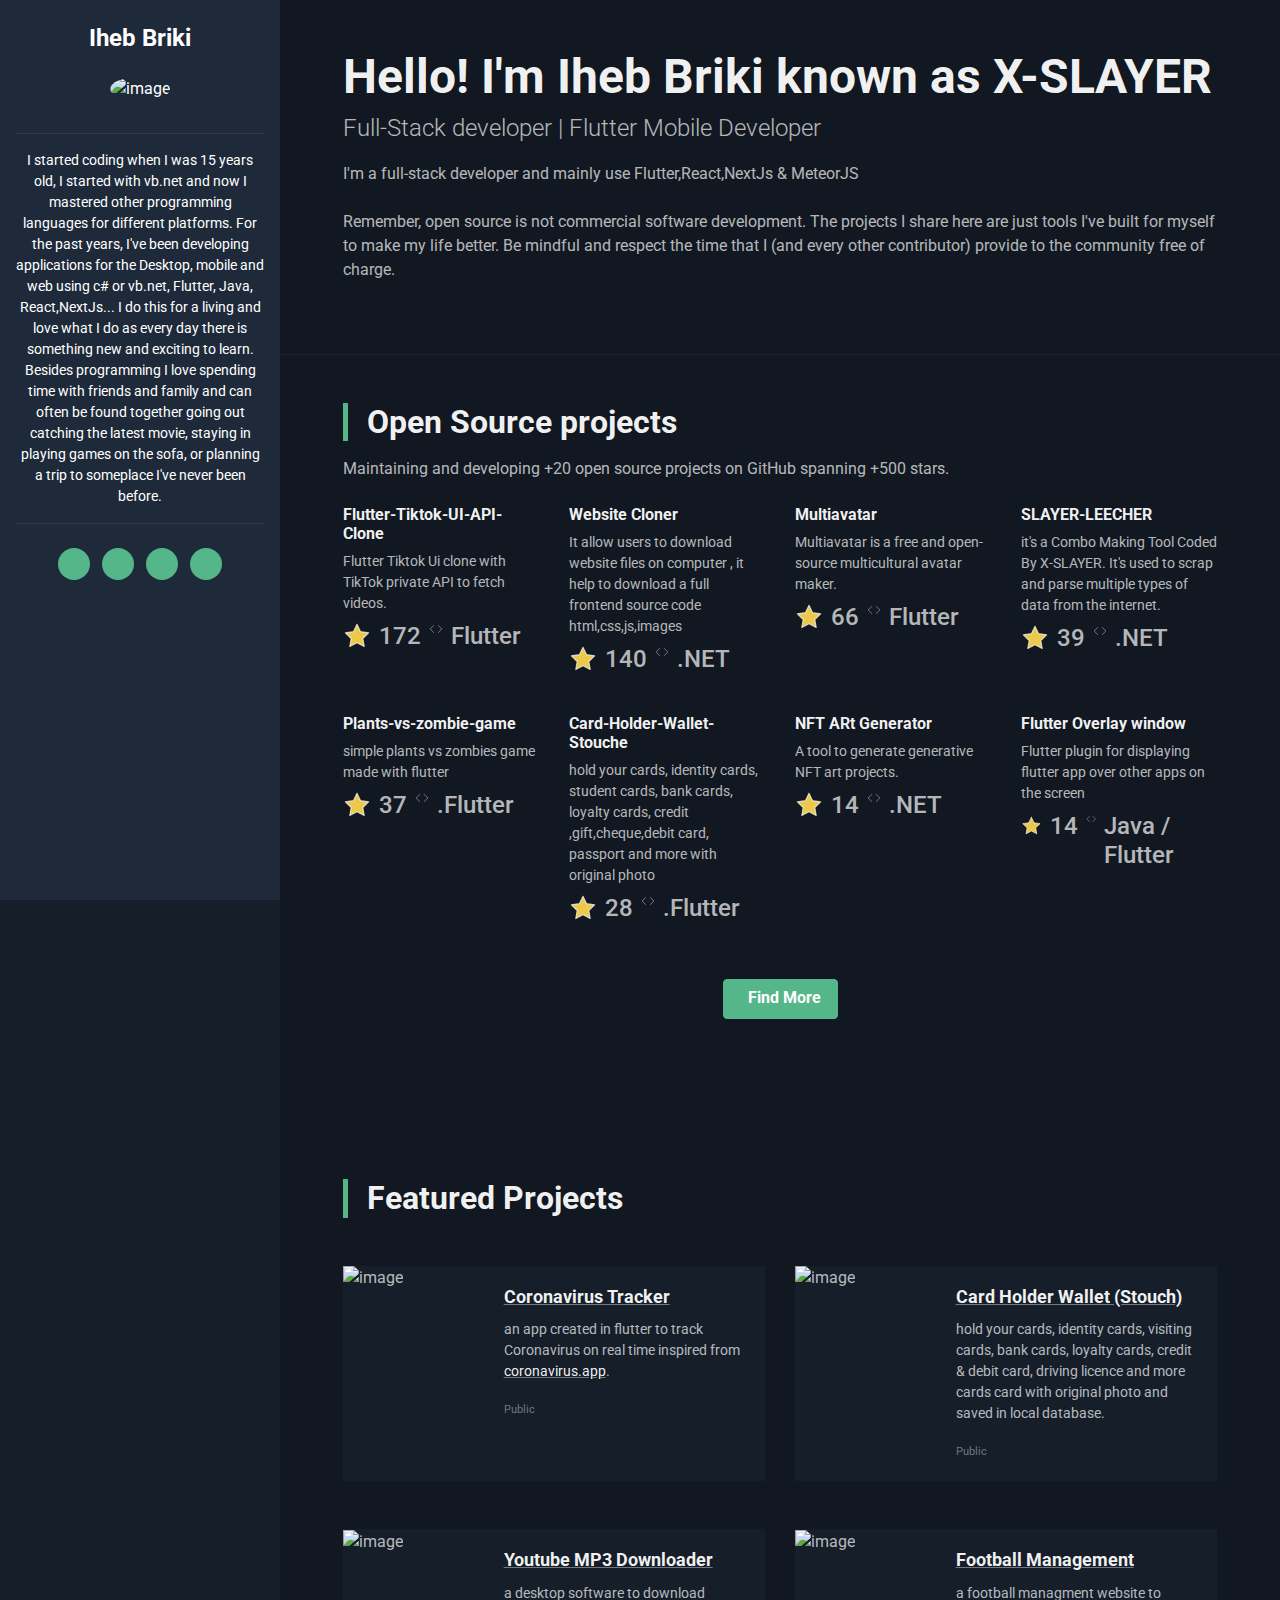
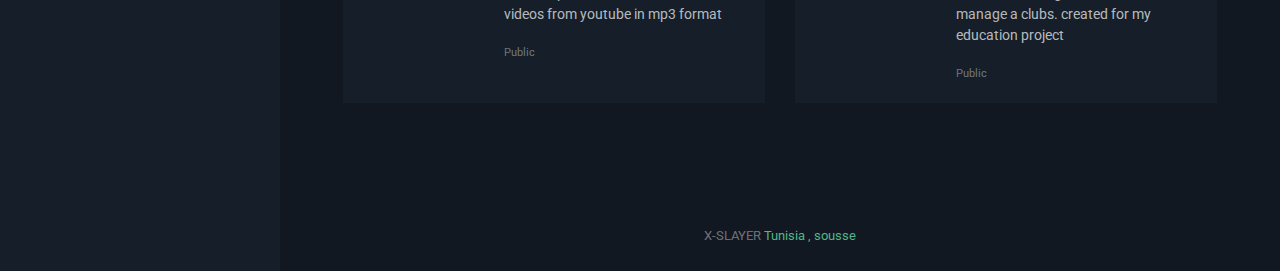
==== commit 9fe6428a: "some css changes" ====
--- a/index.html
+++ b/index.html
@@ -10,7 +10,7 @@
 	<meta name="viewport" content="width=device-width, initial-scale=1.0">
 	<meta name="description" content="DevCard Bootstrap 4 Template">
 	<meta name="author" content="Xiaoying Riley at 3rd Wave Media">
-	<link rel="shortcut icon" href="favicon.ico">
+	<link rel="shortcut icon" href="favicon.png">
 
 	<!-- Google Fonts -->
 	<link href="https://fonts.googleapis.com/css?family=Roboto:300,400,500,700" rel="stylesheet">
@@ -59,7 +59,7 @@
 
 </head>
 
-<body>
+<body class="dark-mode">
 
 	<header class="header text-center">
 		<div class="force-overflow">
@@ -77,7 +77,7 @@
 						<img class="profile-image mb-3 rounded-circle mx-auto"
 							src="https://avatars0.githubusercontent.com/u/22800380?s=400&u=794e4fabc0df4511ecd40802d9c222e1d3a77d99&v=4"
 							alt="image">
-
+						<hr />
 						<div class="bio mb-3">I started coding when I was 15 years old, I started with vb.net and
 							now I mastered other programming languages for different platforms.
 							For the past years, I've been developing applications for the Desktop, mobile and web
@@ -87,74 +87,26 @@
 							programming I love spending time with friends and family and can
 							often be found together going out catching the latest movie, staying
 							in playing games on the sofa, or planning a trip to someplace I've
-							never been before.</div>
+							never been before.
+						</div>
+						<hr />
 						<!--//bio-->
 						<ul class="social-list list-inline py-2 mx-auto">
-							<li class="list-inline-item"><a href="https://www.linkedin.com/in/x-slayer/"><i
+							<li class="list-inline-item"><a target="_blank"
+									href="https://www.linkedin.com/in/x-slayer/"><i
 										class="fab fa-linkedin-in fa-fw"></i></a></li>
-							<li class="list-inline-item"><a href="https://github.com/X-SLAYER"><i
+							<li class="list-inline-item"><a target="_blank" href="https://github.com/X-SLAYER"><i
 										class="fab fa-github-alt fa-fw"></i></a></li>
-							<li class="list-inline-item"><a href="https://www.instagram.com/iiheb_/"><i
+							<li class="list-inline-item"><a target="_blank" href="https://www.instagram.com/iiheb_/"><i
 										class="fab fa-instagram"></i></a></li>
-							<li class="list-inline-item"><a
+							<li class="list-inline-item"><a target="_blank"
 									href="https://www.youtube.com/channel/UCNhHoOMBv2pgAKduePC0_Fg?view_as=subscriber"><i
 										class="fab fa-youtube"></i></a></li>
 						</ul>
 						<!--//social-list-->
-						<hr>
 					</div>
 					<!--//profile-section-->
 
-					<ul class="navbar-nav flex-column text-left">
-						<li class="nav-item active">
-							<a class="nav-link" href="index.html"><i class="fas fa-user fa-fw mr-2"></i>About Me<span
-									class="sr-only">(current)</span></a>
-						</li>
-						<li class="nav-item">
-							<a class="nav-link" href="#"><i class="fas fa-laptop-code fa-fw mr-2"></i>Portfolio</a>
-						</li>
-						<li class="nav-item">
-							<a class="nav-link" href="#"><i class="fas fa-briefcase fa-fw mr-2"></i>Services &amp;
-								Pricing</a>
-						</li>
-						<li class="nav-item">
-							<a class="nav-link" href="#"><i class="fas fa-file-alt fa-fw mr-2"></i>Resume</a>
-						</li>
-						<li class="nav-item">
-							<a class="nav-link" href="#"><i class="fas fa-blog fa-fw mr-2"></i>Blog</a>
-						</li>
-						<li class="nav-item">
-							<a class="nav-link" href="#"><i class="fas fa-envelope-open-text fa-fw mr-2"></i>Contact</a>
-						</li>
-						<li class="nav-item dropdown">
-							<a class="nav-link dropdown-toggle" href="#" id="navbarDropdown" role="button"
-								data-toggle="dropdown" aria-haspopup="true" aria-expanded="false">
-								<i class="fas fa-cogs fa-fw mr-2"></i>More Pages
-							</a>
-							<div class="dropdown-menu" aria-labelledby="navbarDropdown">
-								<a class="dropdown-item" href="project.html">Project Page</a>
-								<a class="dropdown-item" href="blog-home.html">Blog Home 1</a>
-								<a class="dropdown-item" href="blog-home-alt.html">Blog Home 2</a>
-								<a class="dropdown-item" href="blog-post.html">Blog Post</a>
-							</div>
-						</li>
-					</ul>
-
-					<div class="my-2">
-						<a class="btn btn-primary" href="mailto:slayertn1999@gmail.com" target="_blank"><i
-								class="fas fa-paper-plane mr-2"></i>Hire Me</a>
-					</div>
-
-
-					<div class="dark-mode-toggle text-center w-100">
-						<hr class="mb-4">
-						<h4 class="toggle-name mb-3 "><i class="fas fa-adjust mr-1"></i>Dark Mode</h4>
-
-						<input class="toggle" id="darkmode" type="checkbox">
-						<label class="toggle-btn mx-auto mb-0" for="darkmode"></label>
-
-					</div>
-					<!--//dark-mode-toggle-->
 
 				</div>
 			</nav>
@@ -173,7 +125,7 @@
 						<div class="tagline mb-3">Full-Stack developer | Flutter Mobile Developer</div>
 						<div class="bio mb-4">I'm a full-stack developer and mainly use Flutter,React,NextJs & MeteorJS
 							<br />
-
+							<br />
 							Remember, open source is not commercial software development. The projects I share here are
 							just tools I've built for myself to make my life better. Be mindful and respect the time
 							that I (and every other contributor) provide to the community free of charge.
